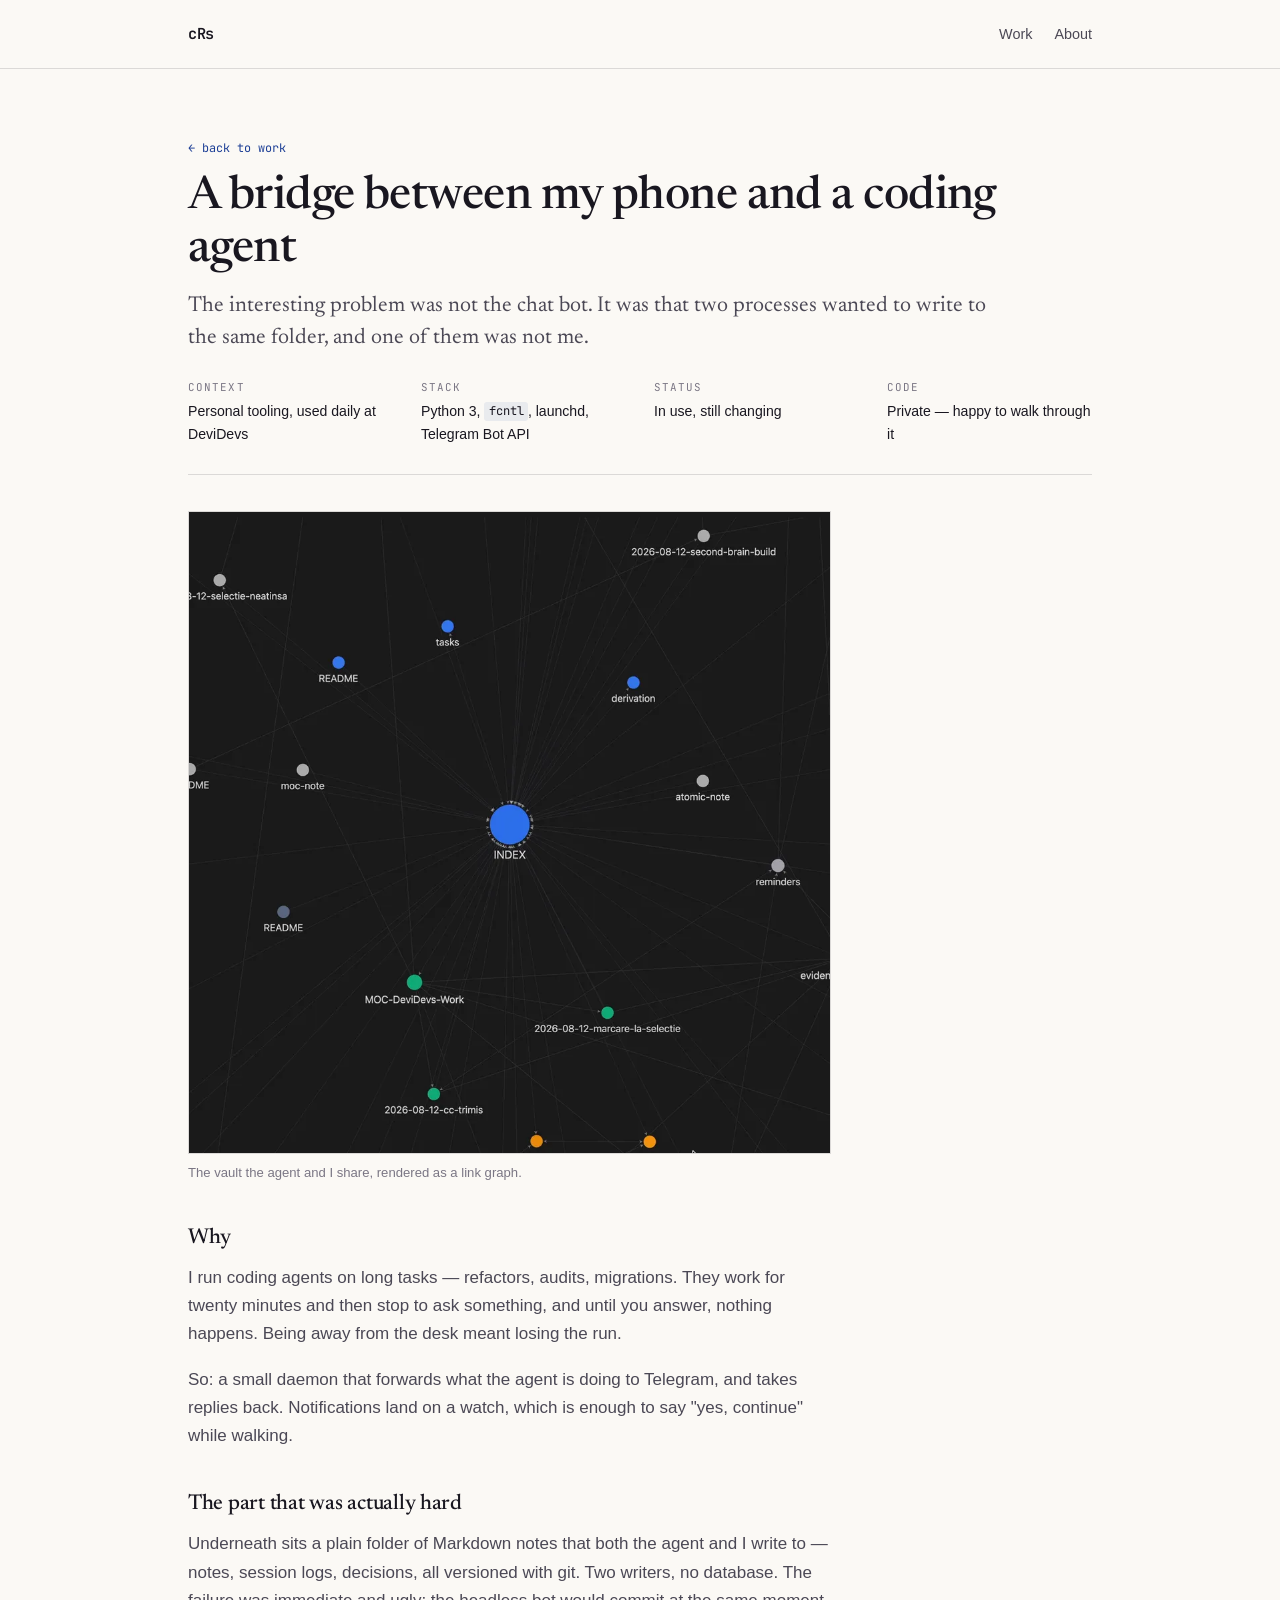
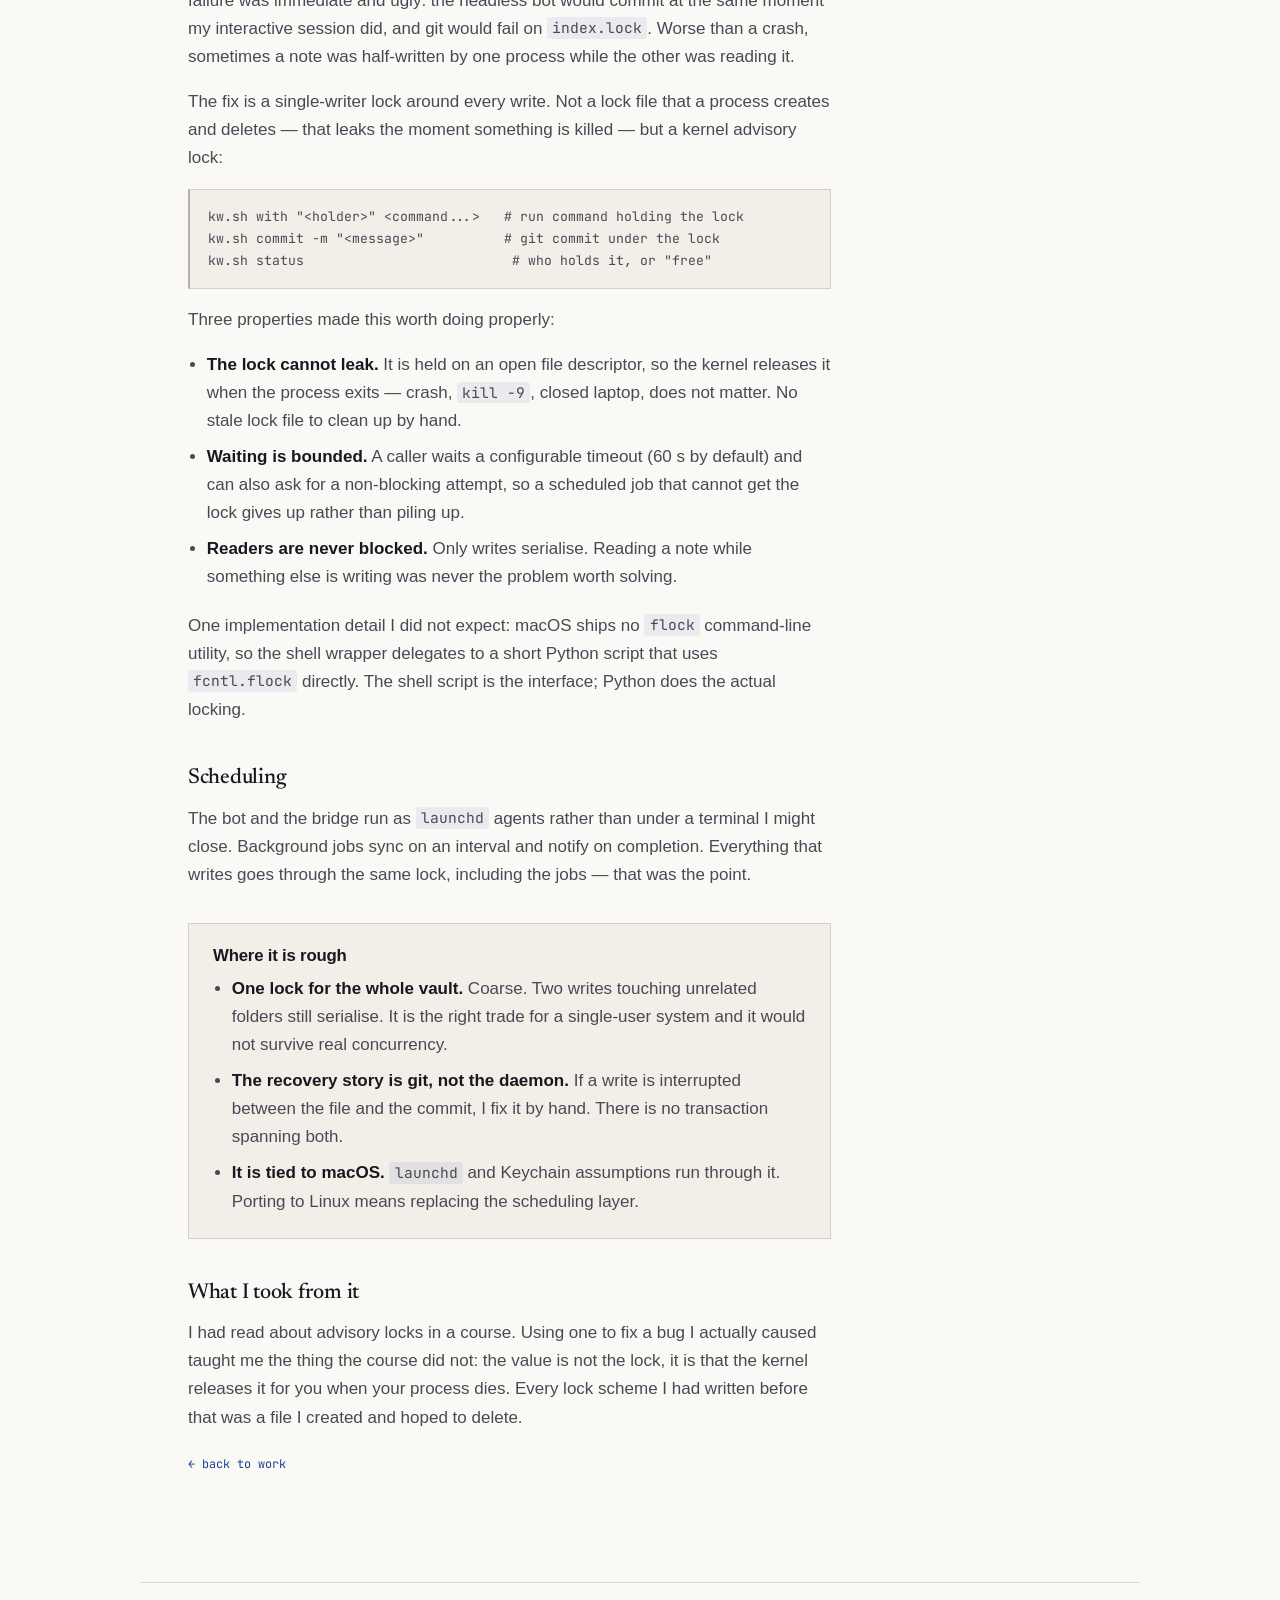
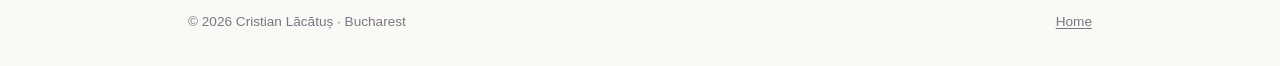
==== projects/agent-bridge.html @ be352dca "feat(portfolio): rescrie site-ul ca document editorial, cu pagini de proiect Sters tot ce era semnat" ====
<!DOCTYPE html>
<html lang="en">
<head>
  <meta charset="UTF-8">
  <meta name="viewport" content="width=device-width, initial-scale=1, viewport-fit=cover">
  <title>A bridge between my phone and a coding agent · Cristian Lăcătuș</title>

  <meta name="description" content="A Python daemon that lets me supervise a long-running coding agent from Telegram, and the file lock underneath it that stops two writers from corrupting a shared Markdown vault.">
  <meta name="theme-color" content="#fbf9f5" media="(prefers-color-scheme: light)">
  <meta name="theme-color" content="#16151b" media="(prefers-color-scheme: dark)">
  <link rel="canonical" href="https://crs011.github.io/projects/agent-bridge.html">
  <link rel="icon" href="../assets/favicon.svg" type="image/svg+xml">

  <link rel="preconnect" href="https://fonts.googleapis.com">
  <link rel="preconnect" href="https://fonts.gstatic.com" crossorigin>
  <link href="https://fonts.googleapis.com/css2?family=Newsreader:opsz,wght@6..72,400;6..72,500;6..72,600&family=JetBrains+Mono:wght@400;500;600&display=swap" rel="stylesheet">
  <link rel="stylesheet" href="../styles.min.css?v=20260817">
</head>

<body>
  <a class="skip-link" href="#main">Skip to content</a>

  <header class="masthead">
    <div class="wrap masthead-inner">
      <a href="../" class="wordmark">cRs</a>
      <nav aria-label="Sections">
        <ul>
          <li><a href="../#work">Work</a></li>
          <li><a href="../#about">About</a></li>
        </ul>
      </nav>
    </div>
  </header>

  <main id="main" class="wrap case">
    <div class="case-head">
      <a class="back-link" href="../#work">← back to work</a>
      <h1>A bridge between my phone and a coding agent</h1>
      <p class="lede">
        The interesting problem was not the chat bot. It was that two processes wanted to write to
        the same folder, and one of them was not me.
      </p>

      <dl class="case-facts">
        <div>
          <dt>Context</dt>
          <dd>Personal tooling, used daily at DeviDevs</dd>
        </div>
        <div>
          <dt>Stack</dt>
          <dd>Python 3, <code>fcntl</code>, launchd, Telegram Bot API</dd>
        </div>
        <div>
          <dt>Status</dt>
          <dd>In use, still changing</dd>
        </div>
        <div>
          <dt>Code</dt>
          <dd>Private — happy to walk through it</dd>
        </div>
      </dl>
    </div>

    <div class="case-body">
      <figure>
        <video autoplay loop muted playsinline preload="metadata" poster="../assets/obsidian_graph_interactive.webp" width="960" height="540">
          <source src="../assets/obsidian_graph_interactive.mp4" type="video/mp4">
          <img src="../assets/obsidian_graph_interactive.gif" alt="The knowledge vault drawn as a graph of linked Markdown notes" loading="lazy">
        </video>
        <figcaption>The vault the agent and I share, rendered as a link graph.</figcaption>
      </figure>

      <h2>Why</h2>
      <p>
        I run coding agents on long tasks — refactors, audits, migrations. They work for twenty
        minutes and then stop to ask something, and until you answer, nothing happens. Being away
        from the desk meant losing the run.
      </p>
      <p>
        So: a small daemon that forwards what the agent is doing to Telegram, and takes replies back.
        Notifications land on a watch, which is enough to say "yes, continue" while walking.
      </p>

      <h2>The part that was actually hard</h2>
      <p>
        Underneath sits a plain folder of Markdown notes that both the agent and I write to — notes,
        session logs, decisions, all versioned with git. Two writers, no database. The failure was
        immediate and ugly: the headless bot would commit at the same moment my interactive session
        did, and git would fail on <code>index.lock</code>. Worse than a crash, sometimes a note was
        half-written by one process while the other was reading it.
      </p>
      <p>
        The fix is a single-writer lock around every write. Not a lock file that a process creates
        and deletes — that leaks the moment something is killed — but a kernel advisory lock:
      </p>
      <pre><code>kw.sh with "&lt;holder&gt;" &lt;command...&gt;   # run command holding the lock
kw.sh commit -m "&lt;message&gt;"          # git commit under the lock
kw.sh status                          # who holds it, or "free"</code></pre>
      <p>
        Three properties made this worth doing properly:
      </p>
      <ul>
        <li>
          <strong>The lock cannot leak.</strong> It is held on an open file descriptor, so the kernel
          releases it when the process exits — crash, <code>kill -9</code>, closed laptop, does not
          matter. No stale lock file to clean up by hand.
        </li>
        <li>
          <strong>Waiting is bounded.</strong> A caller waits a configurable timeout (60 s by
          default) and can also ask for a non-blocking attempt, so a scheduled job that cannot get
          the lock gives up rather than piling up.
        </li>
        <li>
          <strong>Readers are never blocked.</strong> Only writes serialise. Reading a note while
          something else is writing was never the problem worth solving.
        </li>
      </ul>
      <p>
        One implementation detail I did not expect: macOS ships no <code>flock</code> command-line
        utility, so the shell wrapper delegates to a short Python script that uses
        <code>fcntl.flock</code> directly. The shell script is the interface; Python does the actual
        locking.
      </p>

      <h2>Scheduling</h2>
      <p>
        The bot and the bridge run as <code>launchd</code> agents rather than under a terminal I
        might close. Background jobs sync on an interval and notify on completion. Everything that
        writes goes through the same lock, including the jobs — that was the point.
      </p>

      <div class="honest">
        <h3>Where it is rough</h3>
        <ul>
          <li>
            <strong>One lock for the whole vault.</strong> Coarse. Two writes touching unrelated
            folders still serialise. It is the right trade for a single-user system and it would not
            survive real concurrency.
          </li>
          <li>
            <strong>The recovery story is git, not the daemon.</strong> If a write is interrupted
            between the file and the commit, I fix it by hand. There is no transaction spanning both.
          </li>
          <li>
            <strong>It is tied to macOS.</strong> <code>launchd</code> and Keychain assumptions run
            through it. Porting to Linux means replacing the scheduling layer.
          </li>
        </ul>
      </div>

      <h2>What I took from it</h2>
      <p>
        I had read about advisory locks in a course. Using one to fix a bug I actually caused taught
        me the thing the course did not: the value is not the lock, it is that the kernel releases it
        for you when your process dies. Every lock scheme I had written before that was a file I
        created and hoped to delete.
      </p>

      <p><a class="back-link" href="../#work">← back to work</a></p>
    </div>
  </main>

  <footer class="wrap site-footer">
    <p>© 2026 Cristian Lăcătuș · Bucharest</p>
    <p class="footer-links"><a href="../">Home</a></p>
  </footer>
</body>
</html>
---- styles.min.css ----
:root{color-scheme:light dark;--paper:#fbf9f5;--paper-raised:#ffffff;--paper-sunken:#f2efe8;--ink:#191720;--ink-soft:#4b4855;--ink-muted:#7a7684;--rule:rgba(25, 23, 32, 0.14);--rule-strong:rgba(25, 23, 32, 0.28);--accent:#1d3f96;--accent-hover:#16307a;--accent-wash:rgba(29, 63, 150, 0.08);--font-display:'Newsreader',Georgia,'Times New Roman',serif;--font-sans:-apple-system,BlinkMacSystemFont,'Segoe UI',Roboto,'Helvetica Neue',Arial,sans-serif;--font-mono:'JetBrains Mono',ui-monospace,SFMono-Regular,Menlo,monospace;--measure:68ch;--gutter:clamp(20px, 5vw, 48px)}@media (prefers-color-scheme:dark){:root{--paper:#16151b;--paper-raised:#1d1c24;--paper-sunken:#121118;--ink:#f3f0ea;--ink-soft:#b8b3ab;--ink-muted:#8b867e;--rule:rgba(243, 240, 234, 0.16);--rule-strong:rgba(243, 240, 234, 0.32);--accent:#9db6f2;--accent-hover:#bccdf8;--accent-wash:rgba(157, 182, 242, 0.12)}}*,::after,::before{box-sizing:border-box;margin:0;padding:0}html{font-size:100%;scroll-behavior:smooth;-webkit-text-size-adjust:100%}body{background:var(--paper);color:var(--ink-soft);font-family:var(--font-sans);font-size:1.0625rem;line-height:1.65;-webkit-font-smoothing:antialiased;padding-bottom:env(safe-area-inset-bottom)}:focus-visible{outline:2px solid var(--accent);outline-offset:3px;border-radius:2px}a{color:var(--accent);text-decoration-thickness:1px;text-underline-offset:0.18em}a:hover{color:var(--accent-hover)}code{font-family:var(--font-mono);font-size:.86em;background:var(--accent-wash);padding:.1em .35em;border-radius:3px;overflow-wrap:break-word}strong{color:var(--ink);font-weight:600}img,video{max-width:100%;height:auto;display:block}.wrap{max-width:1000px;margin:0 auto;padding-left:var(--gutter);padding-right:var(--gutter)}.skip-link{position:absolute;left:-9999px;top:0;background:var(--paper-raised);color:var(--ink);padding:10px 16px;z-index:100}.skip-link:focus{left:8px;top:8px}h1,h2,h3,h4{font-family:var(--font-display);color:var(--ink);font-weight:500;line-height:1.15;letter-spacing:-.012em}.eyebrow{font-family:var(--font-mono);font-size:.7rem;font-weight:500;letter-spacing:.14em;text-transform:uppercase;color:var(--ink-muted)}.lede{font-family:var(--font-display);font-size:clamp(1.12rem, 2.1vw, 1.35rem);line-height:1.5;color:var(--ink-soft);max-width:var(--measure)}.masthead{border-bottom:1px solid var(--rule);background:var(--paper)}.masthead-inner{display:flex;align-items:baseline;justify-content:space-between;gap:24px;padding-top:20px;padding-bottom:20px}.wordmark{font-family:var(--font-mono);font-size:.95rem;font-weight:600;color:var(--ink);text-decoration:none;letter-spacing:-.02em}.wordmark:hover{color:var(--accent)}.masthead nav ul{display:flex;gap:22px;list-style:none;flex-wrap:wrap}.masthead nav a{font-size:.9rem;color:var(--ink-soft);text-decoration:none}.masthead nav a:hover{color:var(--ink);text-decoration:underline}.intro{padding-top:clamp(48px,9vw,92px);padding-bottom:clamp(40px,7vw,72px);display:grid;grid-template-columns:minmax(0,1fr) auto;gap:clamp(28px,6vw,64px);align-items:start}.intro h1{font-size:clamp(2.4rem, 6.4vw, 3.9rem);margin-bottom:6px}.intro-role{font-family:var(--font-mono);font-size:.86rem;color:var(--ink-muted);margin-bottom:26px;line-height:1.6}.intro .lede{margin-bottom:28px}.contact-row{display:flex;flex-wrap:wrap;gap:8px 20px;font-size:.92rem;margin-bottom:22px}.contact-row a,.contact-row button{color:var(--ink-soft);text-decoration:none;border-bottom:1px solid var(--rule-strong);padding-bottom:1px;background:0 0;border-top:0;border-left:0;border-right:0;font:inherit;cursor:pointer}.contact-row a:hover,.contact-row button:hover{color:var(--accent);border-bottom-color:var(--accent)}.last-commit{font-family:var(--font-mono);font-size:.74rem;color:var(--ink-muted);text-decoration:none}.last-commit:hover{color:var(--ink-soft)}.last-commit .sep{opacity:.5;padding:0 4px}.portrait{width:clamp(132px,20vw,200px);aspect-ratio:4/5;object-fit:cover;object-position:center 18%;border:1px solid var(--rule);background:var(--paper-sunken)}.section{padding-top:clamp(44px,7vw,76px);padding-bottom:clamp(44px,7vw,76px);border-top:1px solid var(--rule)}.section-head{display:flex;align-items:baseline;gap:16px;margin-bottom:32px}.section-head h2{font-size:clamp(1.45rem, 3vw, 1.85rem)}.prose p{max-width:var(--measure);margin-bottom:1em}.prose p:last-child{margin-bottom:0}.two-col{display:grid;grid-template-columns:repeat(2,minmax(0,1fr));gap:clamp(28px,5vw,56px)}.principles{list-style:none;display:grid;gap:18px;max-width:var(--measure)}.principles li{padding-left:20px;position:relative}.principles li::before{content:'';position:absolute;left:0;top:.62em;width:9px;height:1px;background:var(--rule-strong)}.work-list{display:grid;gap:0}.work-item{display:grid;grid-template-columns:minmax(0,5fr) minmax(0,4fr);gap:clamp(24px,4vw,44px);padding:34px 0;border-top:1px solid var(--rule);align-items:start}.work-item:first-child{border-top:0;padding-top:0}.work-item.no-media{grid-template-columns:minmax(0,1fr);max-width:var(--measure)}.work-body h3{font-size:1.4rem;margin-bottom:4px}.work-body h3 a{color:var(--ink);text-decoration:none;background-image:linear-gradient(var(--accent),var(--accent));background-size:0 1px;background-position:0 100%;background-repeat:no-repeat;transition:background-size .2s ease}.work-body h3 a:hover{color:var(--accent);background-size:100% 1px}.work-meta{font-family:var(--font-mono);font-size:.72rem;color:var(--ink-muted);margin-bottom:14px}.work-body p{margin-bottom:16px}.tags{display:flex;flex-wrap:wrap;gap:6px 14px;font-family:var(--font-mono);font-size:.72rem;color:var(--ink-muted);list-style:none;margin-bottom:14px}.work-links{display:flex;flex-wrap:wrap;gap:18px;font-size:.88rem}.work-media{border:1px solid var(--rule);background:var(--paper-sunken)}.work-media img,.work-media video{width:100%;aspect-ratio:16/9;object-fit:cover}.stack-grid{display:grid;grid-template-columns:repeat(3,minmax(0,1fr));gap:clamp(24px,4vw,44px)}.stack-grid h3{font-size:1.02rem;font-weight:600;font-family:var(--font-sans);padding-bottom:8px;margin-bottom:12px;border-bottom:1px solid var(--rule)}.stack-grid ul{list-style:none;display:grid;gap:6px;font-size:.93rem}.stack-grid .primary{color:var(--ink);font-weight:500}.timeline{display:grid;gap:30px;max-width:780px}.timeline article{display:grid;grid-template-columns:168px minmax(0,1fr);gap:24px}.timeline time{font-family:var(--font-mono);font-size:.76rem;color:var(--ink-muted);padding-top:.35em}.timeline h3{font-size:1.12rem;margin-bottom:2px}.timeline .org{font-size:.88rem;color:var(--ink-muted);margin-bottom:10px}.closing p{max-width:var(--measure);margin-bottom:20px}.site-footer{border-top:1px solid var(--rule);padding-top:28px;padding-bottom:36px;font-size:.85rem;color:var(--ink-muted);display:flex;flex-wrap:wrap;justify-content:space-between;gap:12px}.site-footer a{color:var(--ink-muted)}.site-footer a:hover{color:var(--accent)}.footer-links{display:flex;gap:18px}.case{padding-top:clamp(40px,6vw,64px);padding-bottom:clamp(48px,8vw,88px)}.case-head{border-bottom:1px solid var(--rule);padding-bottom:28px;margin-bottom:36px}.case-head h1{font-size:clamp(2rem, 5vw, 2.9rem);margin:10px 0 12px}.back-link{font-family:var(--font-mono);font-size:.74rem;text-decoration:none}.back-link:hover{text-decoration:underline}.case-facts{display:grid;grid-template-columns:repeat(auto-fit,minmax(150px,1fr));gap:18px 28px;margin-top:24px;font-size:.88rem}.case-facts dt{font-family:var(--font-mono);font-size:.68rem;letter-spacing:.1em;text-transform:uppercase;color:var(--ink-muted);margin-bottom:3px}.case-facts dd{color:var(--ink)}.case-body{max-width:var(--measure)}.case-body h2{font-size:1.35rem;margin:42px 0 14px}.case-body h3{font-size:1.05rem;font-family:var(--font-sans);font-weight:600;margin:28px 0 10px}.case-body p{margin-bottom:1em}.case-body ol,.case-body ul{margin:0 0 1.2em 1.1em;display:grid;gap:8px}.case-body figure{margin:32px 0;max-width:none}.case-body figcaption{font-size:.82rem;color:var(--ink-muted);margin-top:8px}.case-body figure img,.case-body figure video{width:100%;border:1px solid var(--rule)}pre{background:var(--paper-sunken);border:1px solid var(--rule);border-left:2px solid var(--rule-strong);padding:16px 18px;overflow-x:auto;margin-bottom:1.3em;font-size:.82rem;line-height:1.6}pre code{background:0 0;padding:0;font-size:inherit;color:var(--ink-soft);white-space:pre}blockquote{border-left:2px solid var(--rule-strong);padding-left:18px;margin:0 0 1.3em;color:var(--ink-muted);font-family:var(--font-display);font-size:1.06rem}.honest{border:1px solid var(--rule);background:var(--paper-sunken);padding:22px 24px;margin:34px 0}.honest h3{margin-top:0}.honest ul{margin-bottom:0}@media (max-width:860px){.intro{grid-template-columns:minmax(0,1fr)}.portrait{order:-1}.stack-grid,.two-col{grid-template-columns:minmax(0,1fr)}.work-item,.work-item.no-media{grid-template-columns:minmax(0,1fr)}.work-media{order:-1}.timeline article{grid-template-columns:minmax(0,1fr);gap:6px}.timeline time{padding-top:0}}@media (max-width:560px){body{font-size:1rem}.masthead-inner{flex-direction:column;align-items:flex-start;gap:12px}.masthead nav ul{gap:16px}.section-head{flex-direction:column;align-items:flex-start;gap:4px;margin-bottom:24px}}@media (prefers-reduced-motion:reduce){html{scroll-behavior:auto}*,::after,::before{transition-duration:0s!important;animation-duration:0s!important}}@media print{.last-commit,.masthead nav,.work-media{display:none}body{color:#000;background:#fff}}
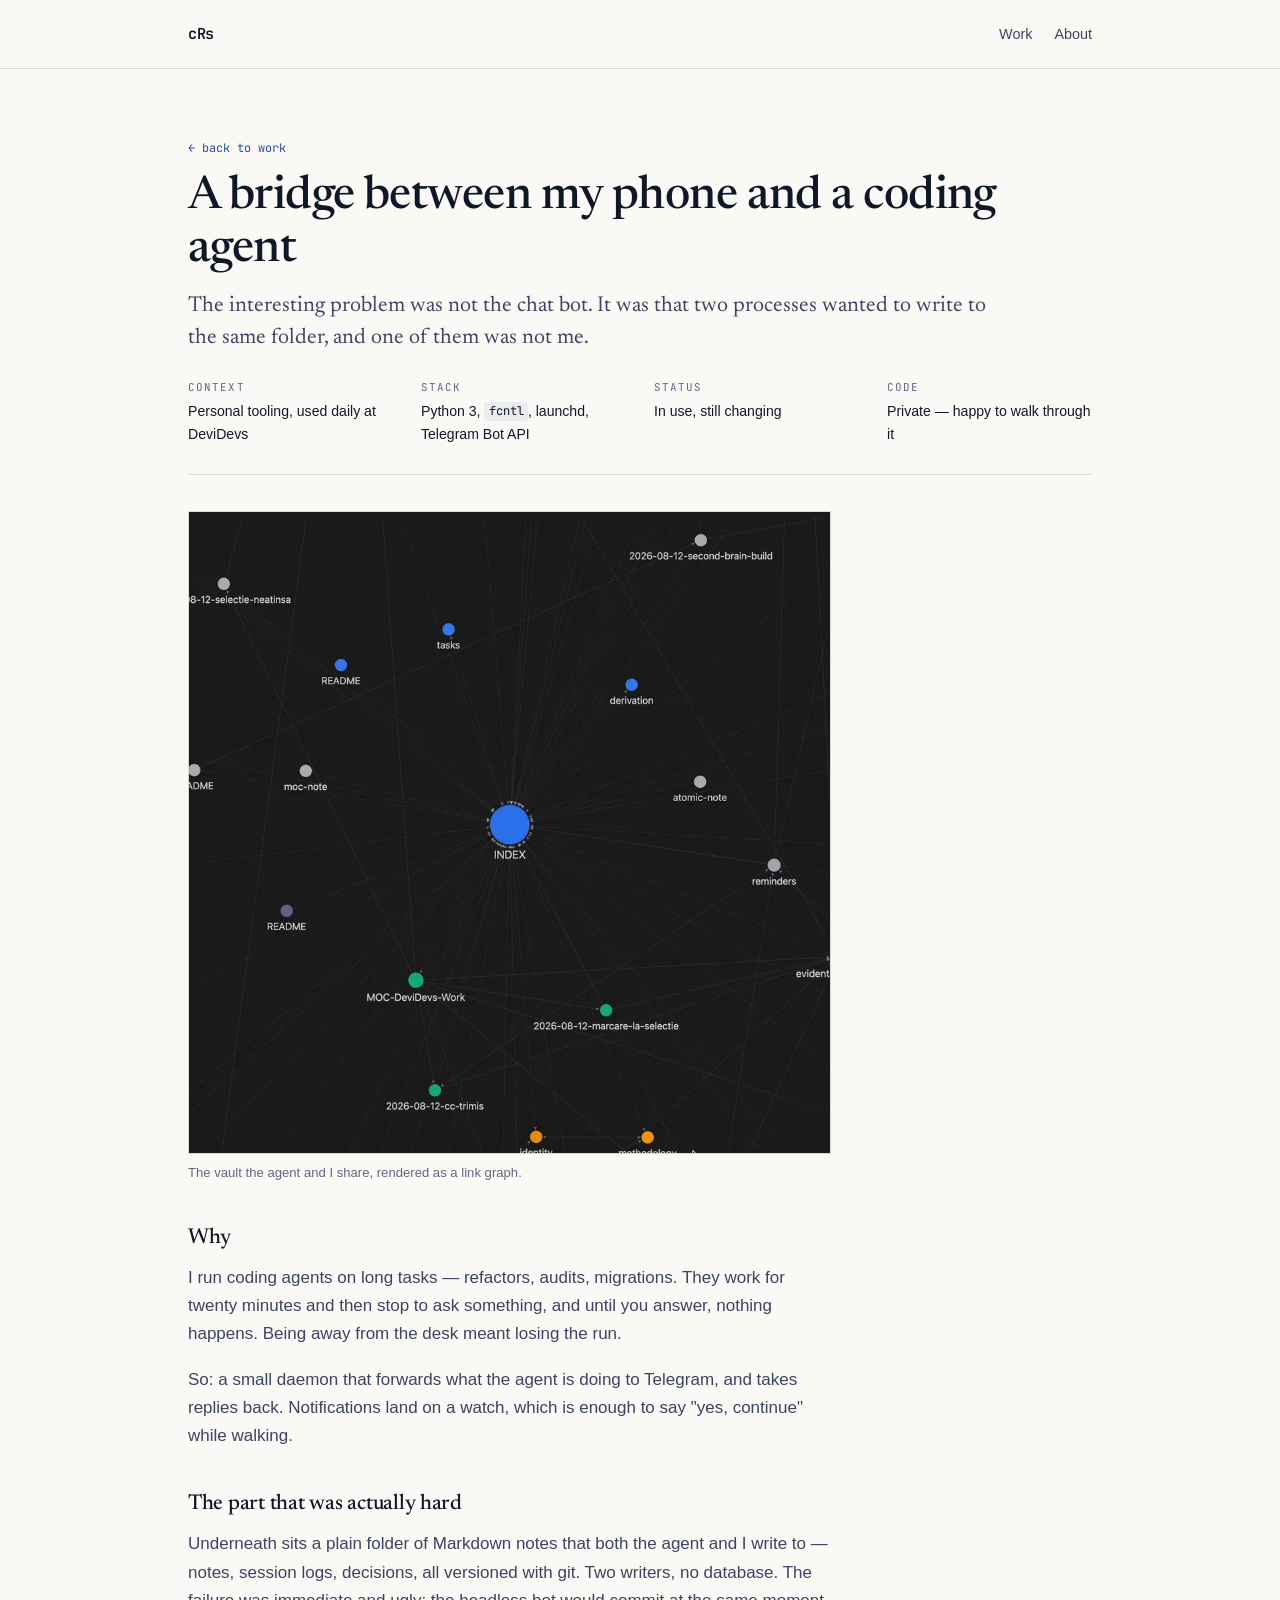
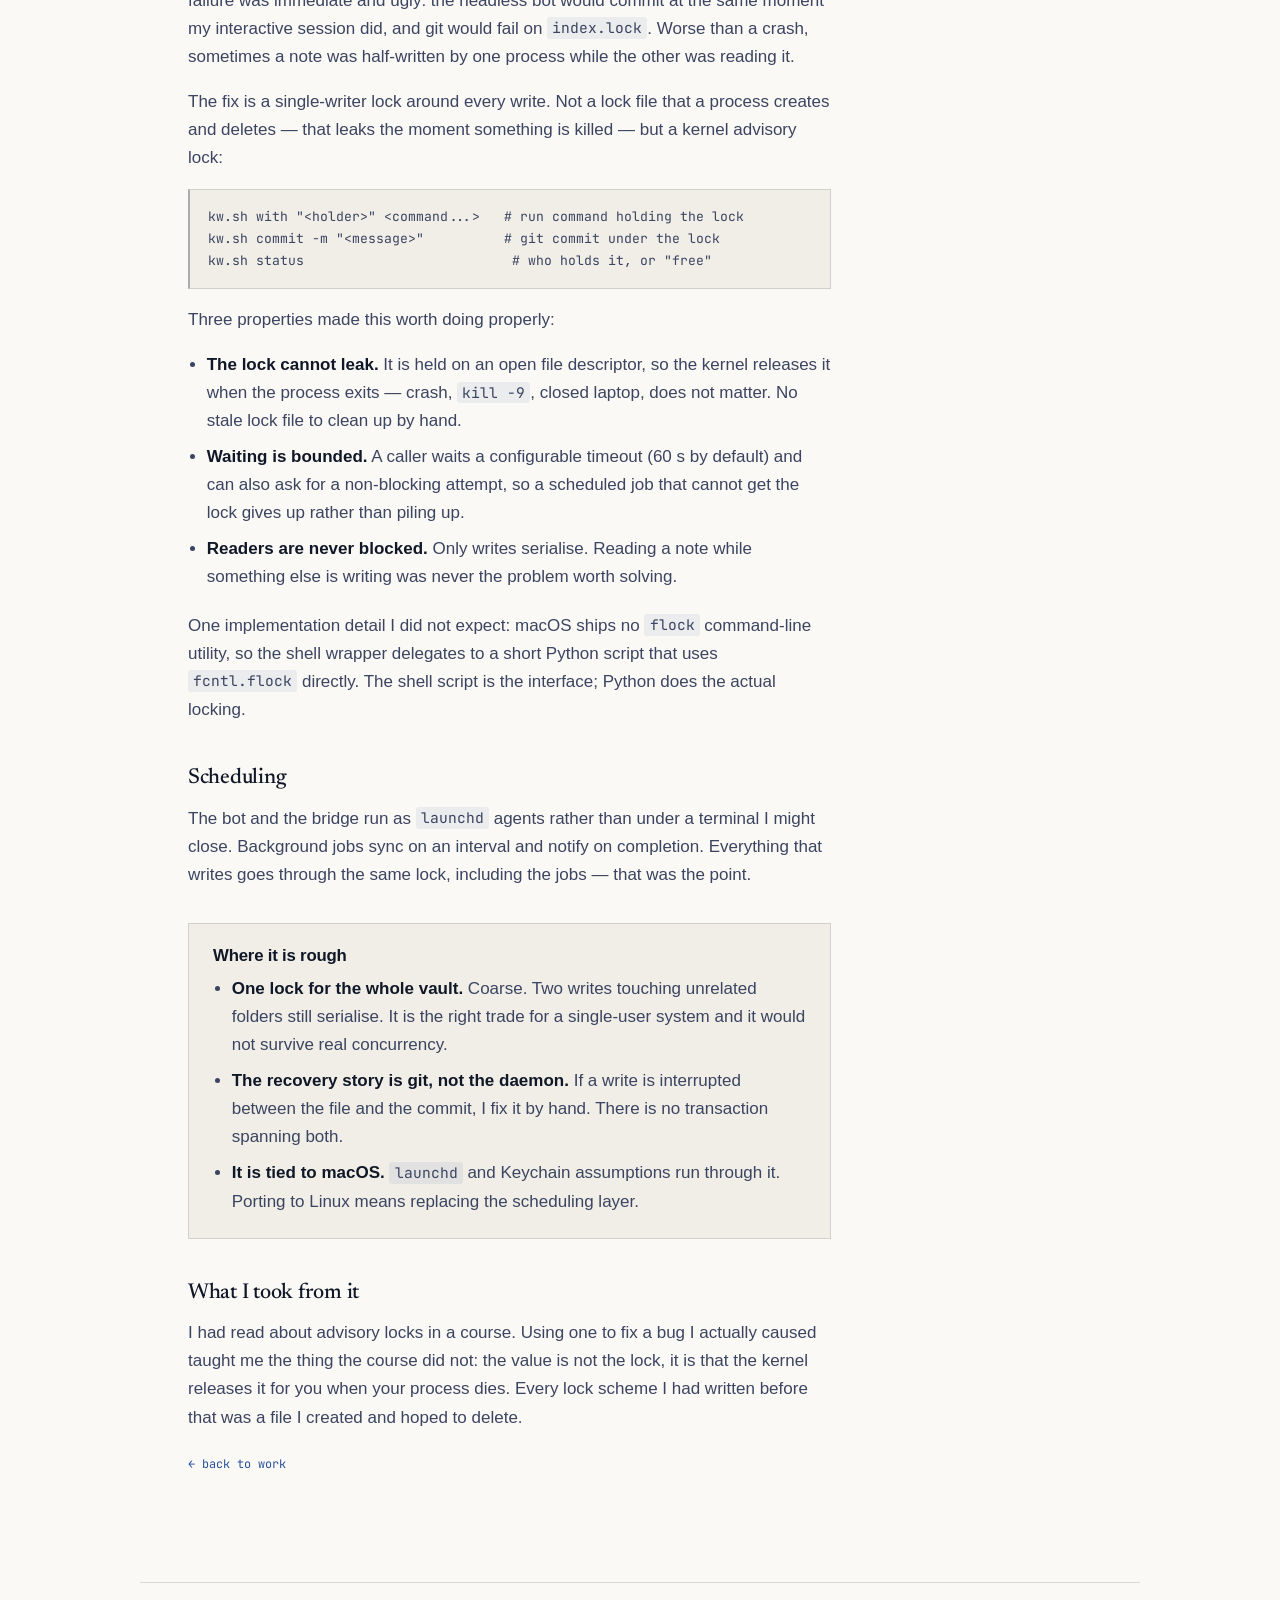
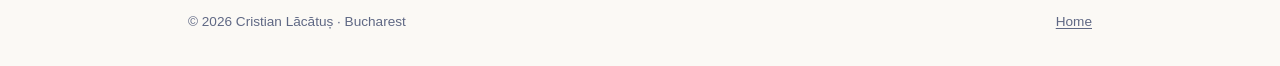
==== commit 747f0bff: "feat(paleta): cerneala bleumarin in loc de negru, plus desenul algoritmului de acoperire Culoarea vi" ====
--- a/projects/agent-bridge.html
+++ b/projects/agent-bridge.html
@@ -7,7 +7,7 @@
 
   <meta name="description" content="A Python daemon that lets me supervise a long-running coding agent from Telegram, and the file lock underneath it that stops two writers from corrupting a shared Markdown vault.">
   <meta name="theme-color" content="#fbf9f5" media="(prefers-color-scheme: light)">
-  <meta name="theme-color" content="#16151b" media="(prefers-color-scheme: dark)">
+  <meta name="theme-color" content="#0d111c" media="(prefers-color-scheme: dark)">
   <link rel="canonical" href="https://crs011.github.io/projects/agent-bridge.html">
   <link rel="icon" href="../assets/favicon.svg" type="image/svg+xml">
 
--- a/styles.min.css
+++ b/styles.min.css
@@ -1 +1 @@
-:root{color-scheme:light dark;--paper:#fbf9f5;--paper-raised:#ffffff;--paper-sunken:#f2efe8;--ink:#191720;--ink-soft:#4b4855;--ink-muted:#7a7684;--rule:rgba(25, 23, 32, 0.14);--rule-strong:rgba(25, 23, 32, 0.28);--accent:#1d3f96;--accent-hover:#16307a;--accent-wash:rgba(29, 63, 150, 0.08);--font-display:'Newsreader',Georgia,'Times New Roman',serif;--font-sans:-apple-system,BlinkMacSystemFont,'Segoe UI',Roboto,'Helvetica Neue',Arial,sans-serif;--font-mono:'JetBrains Mono',ui-monospace,SFMono-Regular,Menlo,monospace;--measure:68ch;--gutter:clamp(20px, 5vw, 48px)}@media (prefers-color-scheme:dark){:root{--paper:#16151b;--paper-raised:#1d1c24;--paper-sunken:#121118;--ink:#f3f0ea;--ink-soft:#b8b3ab;--ink-muted:#8b867e;--rule:rgba(243, 240, 234, 0.16);--rule-strong:rgba(243, 240, 234, 0.32);--accent:#9db6f2;--accent-hover:#bccdf8;--accent-wash:rgba(157, 182, 242, 0.12)}}*,::after,::before{box-sizing:border-box;margin:0;padding:0}html{font-size:100%;scroll-behavior:smooth;-webkit-text-size-adjust:100%}body{background:var(--paper);color:var(--ink-soft);font-family:var(--font-sans);font-size:1.0625rem;line-height:1.65;-webkit-font-smoothing:antialiased;padding-bottom:env(safe-area-inset-bottom)}:focus-visible{outline:2px solid var(--accent);outline-offset:3px;border-radius:2px}a{color:var(--accent);text-decoration-thickness:1px;text-underline-offset:0.18em}a:hover{color:var(--accent-hover)}code{font-family:var(--font-mono);font-size:.86em;background:var(--accent-wash);padding:.1em .35em;border-radius:3px;overflow-wrap:break-word}strong{color:var(--ink);font-weight:600}img,video{max-width:100%;height:auto;display:block}.wrap{max-width:1000px;margin:0 auto;padding-left:var(--gutter);padding-right:var(--gutter)}.skip-link{position:absolute;left:-9999px;top:0;background:var(--paper-raised);color:var(--ink);padding:10px 16px;z-index:100}.skip-link:focus{left:8px;top:8px}h1,h2,h3,h4{font-family:var(--font-display);color:var(--ink);font-weight:500;line-height:1.15;letter-spacing:-.012em}.eyebrow{font-family:var(--font-mono);font-size:.7rem;font-weight:500;letter-spacing:.14em;text-transform:uppercase;color:var(--ink-muted)}.lede{font-family:var(--font-display);font-size:clamp(1.12rem, 2.1vw, 1.35rem);line-height:1.5;color:var(--ink-soft);max-width:var(--measure)}.masthead{border-bottom:1px solid var(--rule);background:var(--paper)}.masthead-inner{display:flex;align-items:baseline;justify-content:space-between;gap:24px;padding-top:20px;padding-bottom:20px}.wordmark{font-family:var(--font-mono);font-size:.95rem;font-weight:600;color:var(--ink);text-decoration:none;letter-spacing:-.02em}.wordmark:hover{color:var(--accent)}.masthead nav ul{display:flex;gap:22px;list-style:none;flex-wrap:wrap}.masthead nav a{font-size:.9rem;color:var(--ink-soft);text-decoration:none}.masthead nav a:hover{color:var(--ink);text-decoration:underline}.intro{padding-top:clamp(48px,9vw,92px);padding-bottom:clamp(40px,7vw,72px);display:grid;grid-template-columns:minmax(0,1fr) auto;gap:clamp(28px,6vw,64px);align-items:start}.intro h1{font-size:clamp(2.4rem, 6.4vw, 3.9rem);margin-bottom:6px}.intro-role{font-family:var(--font-mono);font-size:.86rem;color:var(--ink-muted);margin-bottom:26px;line-height:1.6}.intro .lede{margin-bottom:28px}.contact-row{display:flex;flex-wrap:wrap;gap:8px 20px;font-size:.92rem;margin-bottom:22px}.contact-row a,.contact-row button{color:var(--ink-soft);text-decoration:none;border-bottom:1px solid var(--rule-strong);padding-bottom:1px;background:0 0;border-top:0;border-left:0;border-right:0;font:inherit;cursor:pointer}.contact-row a:hover,.contact-row button:hover{color:var(--accent);border-bottom-color:var(--accent)}.last-commit{font-family:var(--font-mono);font-size:.74rem;color:var(--ink-muted);text-decoration:none}.last-commit:hover{color:var(--ink-soft)}.last-commit .sep{opacity:.5;padding:0 4px}.portrait{width:clamp(132px,20vw,200px);aspect-ratio:4/5;object-fit:cover;object-position:center 18%;border:1px solid var(--rule);background:var(--paper-sunken)}.section{padding-top:clamp(44px,7vw,76px);padding-bottom:clamp(44px,7vw,76px);border-top:1px solid var(--rule)}.section-head{display:flex;align-items:baseline;gap:16px;margin-bottom:32px}.section-head h2{font-size:clamp(1.45rem, 3vw, 1.85rem)}.prose p{max-width:var(--measure);margin-bottom:1em}.prose p:last-child{margin-bottom:0}.two-col{display:grid;grid-template-columns:repeat(2,minmax(0,1fr));gap:clamp(28px,5vw,56px)}.principles{list-style:none;display:grid;gap:18px;max-width:var(--measure)}.principles li{padding-left:20px;position:relative}.principles li::before{content:'';position:absolute;left:0;top:.62em;width:9px;height:1px;background:var(--rule-strong)}.work-list{display:grid;gap:0}.work-item{display:grid;grid-template-columns:minmax(0,5fr) minmax(0,4fr);gap:clamp(24px,4vw,44px);padding:34px 0;border-top:1px solid var(--rule);align-items:start}.work-item:first-child{border-top:0;padding-top:0}.work-item.no-media{grid-template-columns:minmax(0,1fr);max-width:var(--measure)}.work-body h3{font-size:1.4rem;margin-bottom:4px}.work-body h3 a{color:var(--ink);text-decoration:none;background-image:linear-gradient(var(--accent),var(--accent));background-size:0 1px;background-position:0 100%;background-repeat:no-repeat;transition:background-size .2s ease}.work-body h3 a:hover{color:var(--accent);background-size:100% 1px}.work-meta{font-family:var(--font-mono);font-size:.72rem;color:var(--ink-muted);margin-bottom:14px}.work-body p{margin-bottom:16px}.tags{display:flex;flex-wrap:wrap;gap:6px 14px;font-family:var(--font-mono);font-size:.72rem;color:var(--ink-muted);list-style:none;margin-bottom:14px}.work-links{display:flex;flex-wrap:wrap;gap:18px;font-size:.88rem}.work-media{border:1px solid var(--rule);background:var(--paper-sunken)}.work-media img,.work-media video{width:100%;aspect-ratio:16/9;object-fit:cover}.stack-grid{display:grid;grid-template-columns:repeat(3,minmax(0,1fr));gap:clamp(24px,4vw,44px)}.stack-grid h3{font-size:1.02rem;font-weight:600;font-family:var(--font-sans);padding-bottom:8px;margin-bottom:12px;border-bottom:1px solid var(--rule)}.stack-grid ul{list-style:none;display:grid;gap:6px;font-size:.93rem}.stack-grid .primary{color:var(--ink);font-weight:500}.timeline{display:grid;gap:30px;max-width:780px}.timeline article{display:grid;grid-template-columns:168px minmax(0,1fr);gap:24px}.timeline time{font-family:var(--font-mono);font-size:.76rem;color:var(--ink-muted);padding-top:.35em}.timeline h3{font-size:1.12rem;margin-bottom:2px}.timeline .org{font-size:.88rem;color:var(--ink-muted);margin-bottom:10px}.closing p{max-width:var(--measure);margin-bottom:20px}.site-footer{border-top:1px solid var(--rule);padding-top:28px;padding-bottom:36px;font-size:.85rem;color:var(--ink-muted);display:flex;flex-wrap:wrap;justify-content:space-between;gap:12px}.site-footer a{color:var(--ink-muted)}.site-footer a:hover{color:var(--accent)}.footer-links{display:flex;gap:18px}.case{padding-top:clamp(40px,6vw,64px);padding-bottom:clamp(48px,8vw,88px)}.case-head{border-bottom:1px solid var(--rule);padding-bottom:28px;margin-bottom:36px}.case-head h1{font-size:clamp(2rem, 5vw, 2.9rem);margin:10px 0 12px}.back-link{font-family:var(--font-mono);font-size:.74rem;text-decoration:none}.back-link:hover{text-decoration:underline}.case-facts{display:grid;grid-template-columns:repeat(auto-fit,minmax(150px,1fr));gap:18px 28px;margin-top:24px;font-size:.88rem}.case-facts dt{font-family:var(--font-mono);font-size:.68rem;letter-spacing:.1em;text-transform:uppercase;color:var(--ink-muted);margin-bottom:3px}.case-facts dd{color:var(--ink)}.case-body{max-width:var(--measure)}.case-body h2{font-size:1.35rem;margin:42px 0 14px}.case-body h3{font-size:1.05rem;font-family:var(--font-sans);font-weight:600;margin:28px 0 10px}.case-body p{margin-bottom:1em}.case-body ol,.case-body ul{margin:0 0 1.2em 1.1em;display:grid;gap:8px}.case-body figure{margin:32px 0;max-width:none}.case-body figcaption{font-size:.82rem;color:var(--ink-muted);margin-top:8px}.case-body figure img,.case-body figure video{width:100%;border:1px solid var(--rule)}pre{background:var(--paper-sunken);border:1px solid var(--rule);border-left:2px solid var(--rule-strong);padding:16px 18px;overflow-x:auto;margin-bottom:1.3em;font-size:.82rem;line-height:1.6}pre code{background:0 0;padding:0;font-size:inherit;color:var(--ink-soft);white-space:pre}blockquote{border-left:2px solid var(--rule-strong);padding-left:18px;margin:0 0 1.3em;color:var(--ink-muted);font-family:var(--font-display);font-size:1.06rem}.honest{border:1px solid var(--rule);background:var(--paper-sunken);padding:22px 24px;margin:34px 0}.honest h3{margin-top:0}.honest ul{margin-bottom:0}@media (max-width:860px){.intro{grid-template-columns:minmax(0,1fr)}.portrait{order:-1}.stack-grid,.two-col{grid-template-columns:minmax(0,1fr)}.work-item,.work-item.no-media{grid-template-columns:minmax(0,1fr)}.work-media{order:-1}.timeline article{grid-template-columns:minmax(0,1fr);gap:6px}.timeline time{padding-top:0}}@media (max-width:560px){body{font-size:1rem}.masthead-inner{flex-direction:column;align-items:flex-start;gap:12px}.masthead nav ul{gap:16px}.section-head{flex-direction:column;align-items:flex-start;gap:4px;margin-bottom:24px}}@media (prefers-reduced-motion:reduce){html{scroll-behavior:auto}*,::after,::before{transition-duration:0s!important;animation-duration:0s!important}}@media print{.last-commit,.masthead nav,.work-media{display:none}body{color:#000;background:#fff}}+:root{color-scheme:light dark;--paper:#fbf9f5;--paper-raised:#ffffff;--paper-sunken:#f1eee7;--ink:#101828;--ink-soft:#3b4460;--ink-muted:#5f6884;--rule:rgba(16, 24, 40, 0.14);--rule-strong:rgba(16, 24, 40, 0.30);--accent:#27509e;--accent-hover:#1a3c7d;--accent-wash:rgba(39, 80, 158, 0.08);--font-display:'Newsreader',Georgia,'Times New Roman',serif;--font-sans:-apple-system,BlinkMacSystemFont,'Segoe UI',Roboto,'Helvetica Neue',Arial,sans-serif;--font-mono:'JetBrains Mono',ui-monospace,SFMono-Regular,Menlo,monospace;--measure:68ch;--gutter:clamp(20px, 5vw, 48px)}@media (prefers-color-scheme:dark){:root{--paper:#0d111c;--paper-raised:#151b2a;--paper-sunken:#0a0e17;--ink:#eef1f7;--ink-soft:#aab3c6;--ink-muted:#828b9f;--rule:rgba(238, 241, 247, 0.16);--rule-strong:rgba(238, 241, 247, 0.32);--accent:#93b0f5;--accent-hover:#b4c7f9;--accent-wash:rgba(147, 176, 245, 0.14)}}*,::after,::before{box-sizing:border-box;margin:0;padding:0}html{font-size:100%;scroll-behavior:smooth;-webkit-text-size-adjust:100%}body{background:var(--paper);color:var(--ink-soft);font-family:var(--font-sans);font-size:1.0625rem;line-height:1.65;-webkit-font-smoothing:antialiased;padding-bottom:env(safe-area-inset-bottom)}:focus-visible{outline:2px solid var(--accent);outline-offset:3px;border-radius:2px}a{color:var(--accent);text-decoration-thickness:1px;text-underline-offset:0.18em}a:hover{color:var(--accent-hover)}code{font-family:var(--font-mono);font-size:.86em;background:var(--accent-wash);padding:.1em .35em;border-radius:3px;overflow-wrap:break-word}strong{color:var(--ink);font-weight:600}img,video{max-width:100%;height:auto;display:block}.wrap{max-width:1000px;margin:0 auto;padding-left:var(--gutter);padding-right:var(--gutter)}.skip-link{position:absolute;left:-9999px;top:0;background:var(--paper-raised);color:var(--ink);padding:10px 16px;z-index:100}.skip-link:focus{left:8px;top:8px}h1,h2,h3,h4{font-family:var(--font-display);color:var(--ink);font-weight:500;line-height:1.15;letter-spacing:-.012em}.eyebrow{font-family:var(--font-mono);font-size:.7rem;font-weight:500;letter-spacing:.14em;text-transform:uppercase;color:var(--ink-muted)}.lede{font-family:var(--font-display);font-size:clamp(1.12rem, 2.1vw, 1.35rem);line-height:1.5;color:var(--ink-soft);max-width:var(--measure)}.masthead{border-bottom:1px solid var(--rule);background:var(--paper)}.masthead-inner{display:flex;align-items:baseline;justify-content:space-between;gap:24px;padding-top:20px;padding-bottom:20px}.wordmark{font-family:var(--font-mono);font-size:.95rem;font-weight:600;color:var(--ink);text-decoration:none;letter-spacing:-.02em}.wordmark:hover{color:var(--accent)}.masthead nav ul{display:flex;gap:22px;list-style:none;flex-wrap:wrap}.masthead nav a{font-size:.9rem;color:var(--ink-soft);text-decoration:none}.masthead nav a:hover{color:var(--ink);text-decoration:underline}.intro{padding-top:clamp(48px,9vw,92px);padding-bottom:clamp(40px,7vw,72px);display:grid;grid-template-columns:minmax(0,1fr) auto;gap:clamp(28px,6vw,64px);align-items:start}.intro h1{font-size:clamp(2.4rem, 6.4vw, 3.9rem);margin-bottom:6px}.intro-role{font-family:var(--font-mono);font-size:.86rem;color:var(--ink-muted);margin-bottom:26px;line-height:1.6}.intro .lede{margin-bottom:28px}.contact-row{display:flex;flex-wrap:wrap;gap:8px 20px;font-size:.92rem;margin-bottom:22px}.contact-row a,.contact-row button{color:var(--ink-soft);text-decoration:none;border-bottom:1px solid var(--rule-strong);padding-bottom:1px;background:0 0;border-top:0;border-left:0;border-right:0;font:inherit;cursor:pointer}.contact-row a:hover,.contact-row button:hover{color:var(--accent);border-bottom-color:var(--accent)}.last-commit{font-family:var(--font-mono);font-size:.74rem;color:var(--ink-muted);text-decoration:none}.last-commit:hover{color:var(--ink-soft)}.last-commit .sep{opacity:.5;padding:0 4px}.portrait{width:clamp(132px,20vw,200px);aspect-ratio:4/5;object-fit:cover;object-position:center 18%;border:1px solid var(--rule);background:var(--paper-sunken)}.section{padding-top:clamp(44px,7vw,76px);padding-bottom:clamp(44px,7vw,76px);border-top:1px solid var(--rule)}.section-head{display:flex;align-items:baseline;gap:16px;margin-bottom:32px}.section-head h2{font-size:clamp(1.45rem, 3vw, 1.85rem)}.prose p{max-width:var(--measure);margin-bottom:1em}.prose p:last-child{margin-bottom:0}.two-col{display:grid;grid-template-columns:repeat(2,minmax(0,1fr));gap:clamp(28px,5vw,56px)}.principles{list-style:none;display:grid;gap:18px;max-width:var(--measure)}.principles li{padding-left:20px;position:relative}.principles li::before{content:'';position:absolute;left:0;top:.62em;width:9px;height:1px;background:var(--rule-strong)}.work-list{display:grid;gap:0}.work-item{display:grid;grid-template-columns:minmax(0,5fr) minmax(0,4fr);gap:clamp(24px,4vw,44px);padding:34px 0;border-top:1px solid var(--rule);align-items:start}.work-item:first-child{border-top:0;padding-top:0}.work-item.no-media{grid-template-columns:minmax(0,1fr);max-width:var(--measure)}.work-body h3{font-size:1.4rem;margin-bottom:4px}.work-body h3 a{color:var(--ink);text-decoration:none;background-image:linear-gradient(var(--accent),var(--accent));background-size:0 1px;background-position:0 100%;background-repeat:no-repeat;transition:background-size .2s ease}.work-body h3 a:hover{color:var(--accent);background-size:100% 1px}.work-meta{font-family:var(--font-mono);font-size:.72rem;color:var(--ink-muted);margin-bottom:14px}.work-body p{margin-bottom:16px}.tags{display:flex;flex-wrap:wrap;gap:6px 14px;font-family:var(--font-mono);font-size:.72rem;color:var(--ink-muted);list-style:none;margin-bottom:14px}.work-links{display:flex;flex-wrap:wrap;gap:18px;font-size:.88rem}.work-media{border:1px solid var(--rule);background:var(--paper-sunken)}.work-media img,.work-media video{width:100%;aspect-ratio:16/9;object-fit:cover}.stack-grid{display:grid;grid-template-columns:repeat(3,minmax(0,1fr));gap:clamp(24px,4vw,44px)}.stack-grid h3{font-size:1.02rem;font-weight:600;font-family:var(--font-sans);padding-bottom:8px;margin-bottom:12px;border-bottom:1px solid var(--rule)}.stack-grid ul{list-style:none;display:grid;gap:6px;font-size:.93rem}.stack-grid .primary{color:var(--ink);font-weight:500}.timeline{display:grid;gap:30px;max-width:780px}.timeline article{display:grid;grid-template-columns:168px minmax(0,1fr);gap:24px}.timeline time{font-family:var(--font-mono);font-size:.76rem;color:var(--ink-muted);padding-top:.35em}.timeline h3{font-size:1.12rem;margin-bottom:2px}.timeline .org{font-size:.88rem;color:var(--ink-muted);margin-bottom:10px}.closing p{max-width:var(--measure);margin-bottom:20px}.site-footer{border-top:1px solid var(--rule);padding-top:28px;padding-bottom:36px;font-size:.85rem;color:var(--ink-muted);display:flex;flex-wrap:wrap;justify-content:space-between;gap:12px}.site-footer a{color:var(--ink-muted)}.site-footer a:hover{color:var(--accent)}.footer-links{display:flex;gap:18px}.case{padding-top:clamp(40px,6vw,64px);padding-bottom:clamp(48px,8vw,88px)}.case-head{border-bottom:1px solid var(--rule);padding-bottom:28px;margin-bottom:36px}.case-head h1{font-size:clamp(2rem, 5vw, 2.9rem);margin:10px 0 12px}.back-link{font-family:var(--font-mono);font-size:.74rem;text-decoration:none}.back-link:hover{text-decoration:underline}.case-facts{display:grid;grid-template-columns:repeat(auto-fit,minmax(150px,1fr));gap:18px 28px;margin-top:24px;font-size:.88rem}.case-facts dt{font-family:var(--font-mono);font-size:.68rem;letter-spacing:.1em;text-transform:uppercase;color:var(--ink-muted);margin-bottom:3px}.case-facts dd{color:var(--ink)}.case-body{max-width:var(--measure)}.case-body h2{font-size:1.35rem;margin:42px 0 14px}.case-body h3{font-size:1.05rem;font-family:var(--font-sans);font-weight:600;margin:28px 0 10px}.case-body p{margin-bottom:1em}.case-body ol,.case-body ul{margin:0 0 1.2em 1.1em;display:grid;gap:8px}.case-body figure{margin:32px 0;max-width:none}.case-body figcaption{font-size:.82rem;color:var(--ink-muted);margin-top:8px}.case-body figure img,.case-body figure video{width:100%;border:1px solid var(--rule)}pre{background:var(--paper-sunken);border:1px solid var(--rule);border-left:2px solid var(--rule-strong);padding:16px 18px;overflow-x:auto;margin-bottom:1.3em;font-size:.82rem;line-height:1.6}pre code{background:0 0;padding:0;font-size:inherit;color:var(--ink-soft);white-space:pre}blockquote{border-left:2px solid var(--rule-strong);padding-left:18px;margin:0 0 1.3em;color:var(--ink-muted);font-family:var(--font-display);font-size:1.06rem}.diagram svg{width:100%;height:auto;display:block;background:var(--paper-sunken);border:1px solid var(--rule);padding:8px 0}.d-wall{fill:var(--rule);stroke:var(--ink-soft);stroke-width:1.5}.d-ray{stroke:var(--ink-muted);stroke-width:1.5;stroke-dasharray:5 5}.d-player{fill:var(--ink)}.d-pick{fill:var(--accent)}.d-alt{fill:none;stroke:var(--ink-muted);stroke-width:1.5}.d-label,.d-num{font-family:var(--font-mono);fill:var(--ink-muted);font-size:13px}.d-label{font-size:14px;fill:var(--ink-soft)}.d-strong{fill:var(--accent);font-weight:600}.d-center{text-anchor:middle}.honest{border:1px solid var(--rule);background:var(--paper-sunken);padding:22px 24px;margin:34px 0}.honest h3{margin-top:0}.honest ul{margin-bottom:0}@media (max-width:860px){.intro{grid-template-columns:minmax(0,1fr)}.portrait{order:-1}.stack-grid,.two-col{grid-template-columns:minmax(0,1fr)}.work-item,.work-item.no-media{grid-template-columns:minmax(0,1fr)}.work-media{order:-1}.timeline article{grid-template-columns:minmax(0,1fr);gap:6px}.timeline time{padding-top:0}}@media (max-width:560px){body{font-size:1rem}.masthead-inner{flex-direction:column;align-items:flex-start;gap:12px}.masthead nav ul{gap:16px}.section-head{flex-direction:column;align-items:flex-start;gap:4px;margin-bottom:24px}}@media (prefers-reduced-motion:reduce){html{scroll-behavior:auto}*,::after,::before{transition-duration:0s!important;animation-duration:0s!important}}@media print{.last-commit,.masthead nav,.work-media{display:none}body{color:#000;background:#fff}}
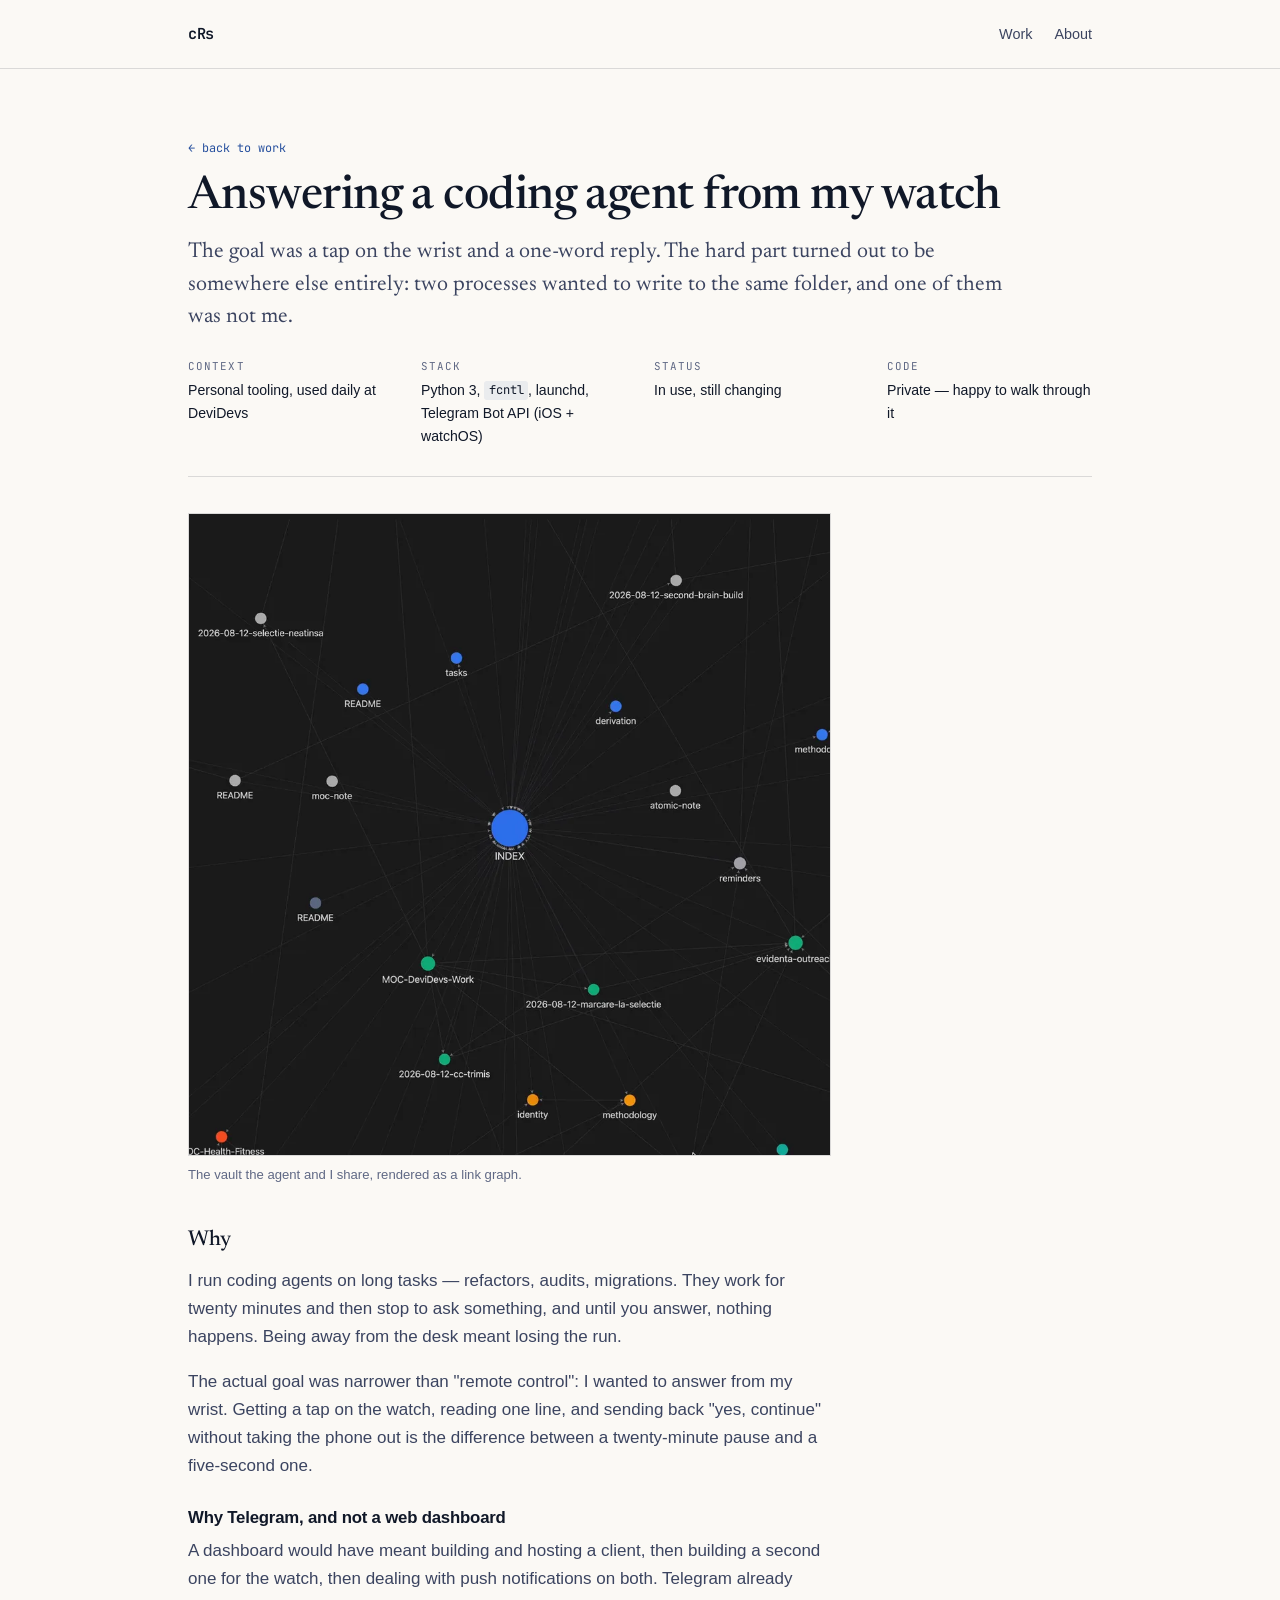
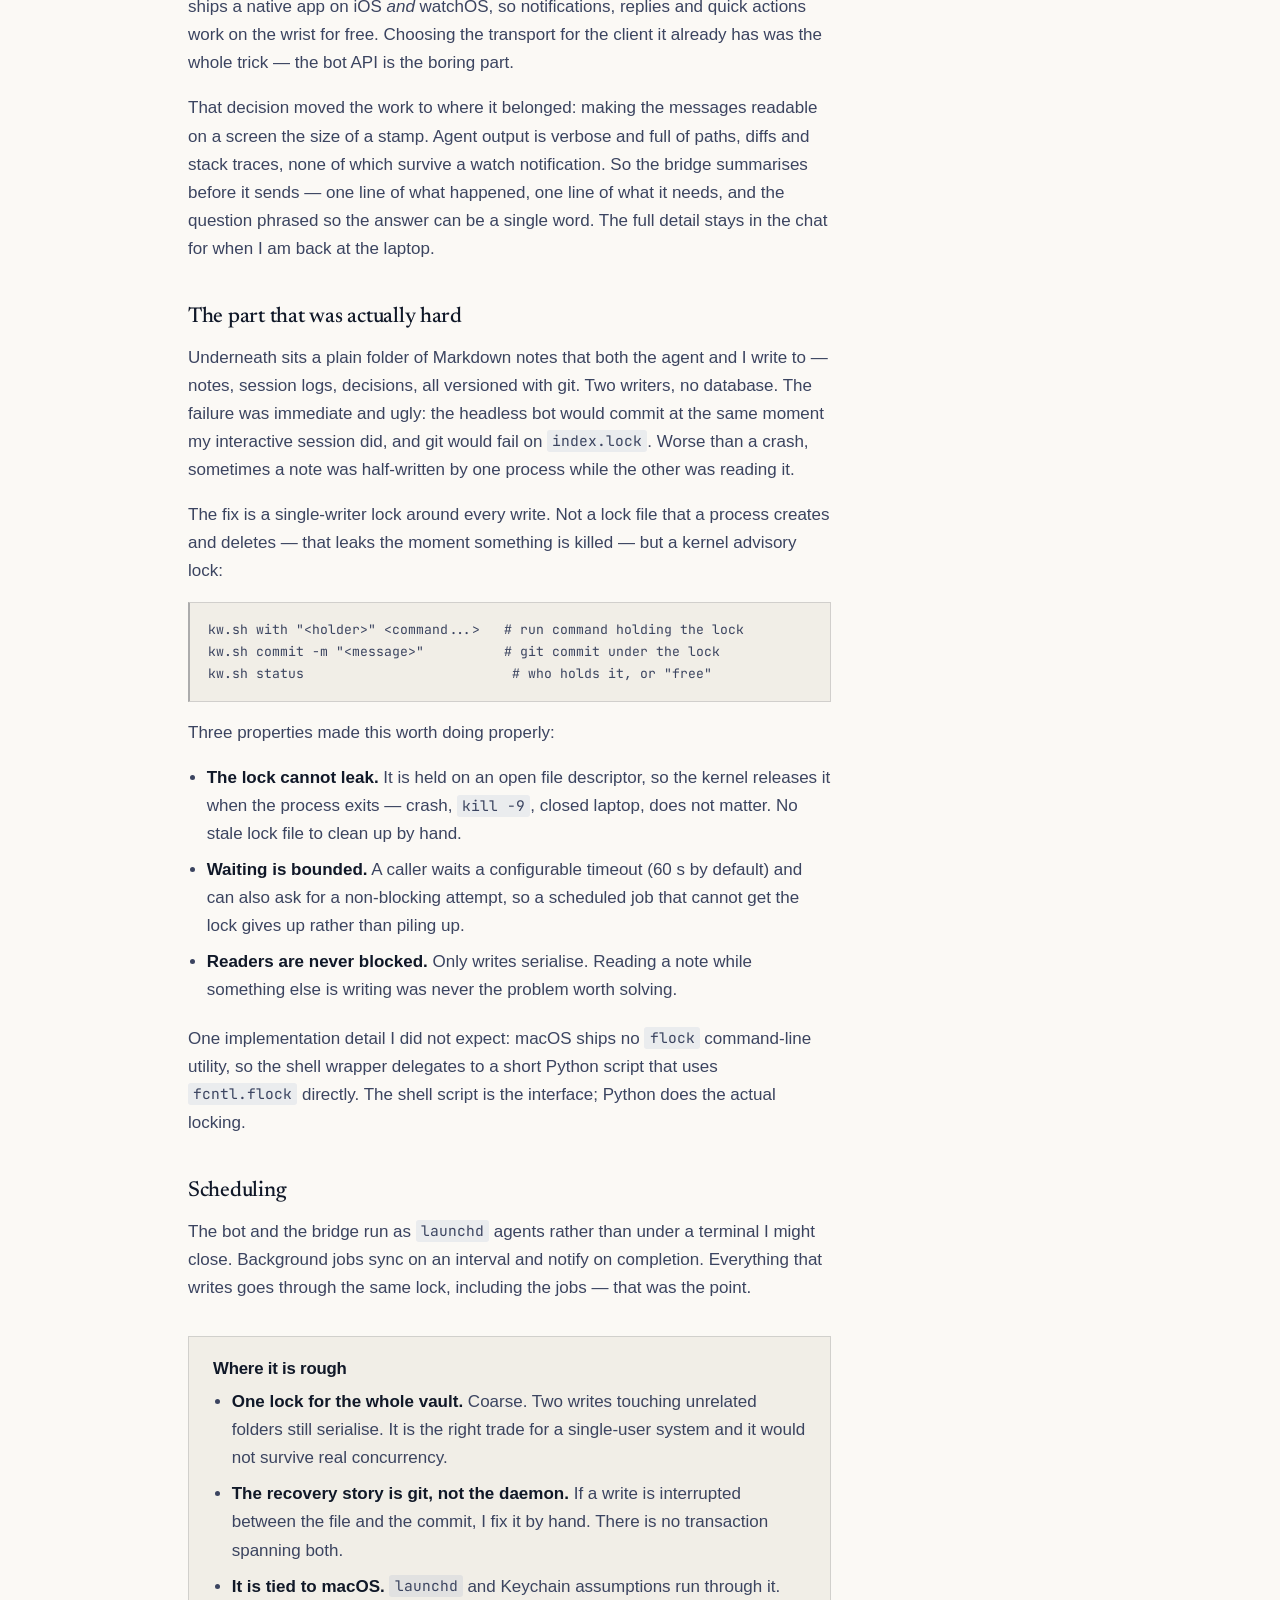
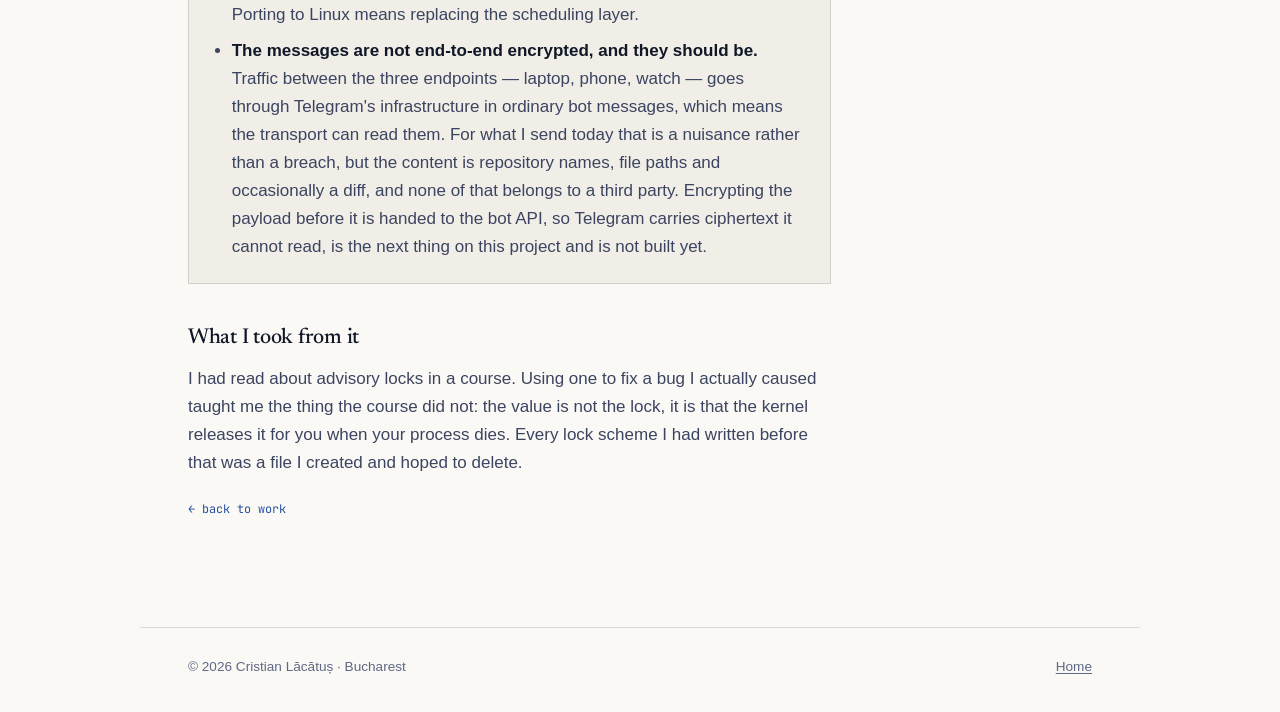
==== commit 0329a81b: "fix(mobil): repara scrollul orizontal si regula moarta de pe portret; punte pe ceas Doua defecte rea" ====
--- a/projects/agent-bridge.html
+++ b/projects/agent-bridge.html
@@ -3,9 +3,9 @@
 <head>
   <meta charset="UTF-8">
   <meta name="viewport" content="width=device-width, initial-scale=1, viewport-fit=cover">
-  <title>A bridge between my phone and a coding agent · Cristian Lăcătuș</title>
+  <title>Answering a coding agent from my watch · Cristian Lăcătuș</title>
 
-  <meta name="description" content="A Python daemon that lets me supervise a long-running coding agent from Telegram, and the file lock underneath it that stops two writers from corrupting a shared Markdown vault.">
+  <meta name="description" content="A Python daemon that lets me approve or redirect a long-running coding agent from an Apple Watch, why Telegram was the right transport, and the kernel file lock underneath it.">
   <meta name="theme-color" content="#fbf9f5" media="(prefers-color-scheme: light)">
   <meta name="theme-color" content="#0d111c" media="(prefers-color-scheme: dark)">
   <link rel="canonical" href="https://crs011.github.io/projects/agent-bridge.html">
@@ -35,10 +35,11 @@
   <main id="main" class="wrap case">
     <div class="case-head">
       <a class="back-link" href="../#work">← back to work</a>
-      <h1>A bridge between my phone and a coding agent</h1>
+      <h1>Answering a coding agent from my watch</h1>
       <p class="lede">
-        The interesting problem was not the chat bot. It was that two processes wanted to write to
-        the same folder, and one of them was not me.
+        The goal was a tap on the wrist and a one-word reply. The hard part turned out to be
+        somewhere else entirely: two processes wanted to write to the same folder, and one of them
+        was not me.
       </p>
 
       <dl class="case-facts">
@@ -48,7 +49,7 @@
         </div>
         <div>
           <dt>Stack</dt>
-          <dd>Python 3, <code>fcntl</code>, launchd, Telegram Bot API</dd>
+          <dd>Python 3, <code>fcntl</code>, launchd, Telegram Bot API (iOS + watchOS)</dd>
         </div>
         <div>
           <dt>Status</dt>
@@ -77,8 +78,25 @@
         from the desk meant losing the run.
       </p>
       <p>
-        So: a small daemon that forwards what the agent is doing to Telegram, and takes replies back.
-        Notifications land on a watch, which is enough to say "yes, continue" while walking.
+        The actual goal was narrower than "remote control": I wanted to answer from my wrist. Getting
+        a tap on the watch, reading one line, and sending back "yes, continue" without taking the
+        phone out is the difference between a twenty-minute pause and a five-second one.
+      </p>
+
+      <h3>Why Telegram, and not a web dashboard</h3>
+      <p>
+        A dashboard would have meant building and hosting a client, then building a second one for
+        the watch, then dealing with push notifications on both. Telegram already ships a native app
+        on iOS <em>and</em> watchOS, so notifications, replies and quick actions work on the wrist for
+        free. Choosing the transport for the client it already has was the whole trick — the bot API
+        is the boring part.
+      </p>
+      <p>
+        That decision moved the work to where it belonged: making the messages readable on a screen
+        the size of a stamp. Agent output is verbose and full of paths, diffs and stack traces, none
+        of which survive a watch notification. So the bridge summarises before it sends — one line of
+        what happened, one line of what it needs, and the question phrased so the answer can be a
+        single word. The full detail stays in the chat for when I am back at the laptop.
       </p>
 
       <h2>The part that was actually hard</h2>
@@ -145,6 +163,15 @@
             <strong>It is tied to macOS.</strong> <code>launchd</code> and Keychain assumptions run
             through it. Porting to Linux means replacing the scheduling layer.
           </li>
+          <li>
+            <strong>The messages are not end-to-end encrypted, and they should be.</strong> Traffic
+            between the three endpoints — laptop, phone, watch — goes through Telegram's
+            infrastructure in ordinary bot messages, which means the transport can read them. For
+            what I send today that is a nuisance rather than a breach, but the content is repository
+            names, file paths and occasionally a diff, and none of that belongs to a third party.
+            Encrypting the payload before it is handed to the bot API, so Telegram carries ciphertext
+            it cannot read, is the next thing on this project and is not built yet.
+          </li>
         </ul>
       </div>
 
--- a/styles.min.css
+++ b/styles.min.css
@@ -1 +1 @@
-:root{color-scheme:light dark;--paper:#fbf9f5;--paper-raised:#ffffff;--paper-sunken:#f1eee7;--ink:#101828;--ink-soft:#3b4460;--ink-muted:#5f6884;--rule:rgba(16, 24, 40, 0.14);--rule-strong:rgba(16, 24, 40, 0.30);--accent:#27509e;--accent-hover:#1a3c7d;--accent-wash:rgba(39, 80, 158, 0.08);--font-display:'Newsreader',Georgia,'Times New Roman',serif;--font-sans:-apple-system,BlinkMacSystemFont,'Segoe UI',Roboto,'Helvetica Neue',Arial,sans-serif;--font-mono:'JetBrains Mono',ui-monospace,SFMono-Regular,Menlo,monospace;--measure:68ch;--gutter:clamp(20px, 5vw, 48px)}@media (prefers-color-scheme:dark){:root{--paper:#0d111c;--paper-raised:#151b2a;--paper-sunken:#0a0e17;--ink:#eef1f7;--ink-soft:#aab3c6;--ink-muted:#828b9f;--rule:rgba(238, 241, 247, 0.16);--rule-strong:rgba(238, 241, 247, 0.32);--accent:#93b0f5;--accent-hover:#b4c7f9;--accent-wash:rgba(147, 176, 245, 0.14)}}*,::after,::before{box-sizing:border-box;margin:0;padding:0}html{font-size:100%;scroll-behavior:smooth;-webkit-text-size-adjust:100%}body{background:var(--paper);color:var(--ink-soft);font-family:var(--font-sans);font-size:1.0625rem;line-height:1.65;-webkit-font-smoothing:antialiased;padding-bottom:env(safe-area-inset-bottom)}:focus-visible{outline:2px solid var(--accent);outline-offset:3px;border-radius:2px}a{color:var(--accent);text-decoration-thickness:1px;text-underline-offset:0.18em}a:hover{color:var(--accent-hover)}code{font-family:var(--font-mono);font-size:.86em;background:var(--accent-wash);padding:.1em .35em;border-radius:3px;overflow-wrap:break-word}strong{color:var(--ink);font-weight:600}img,video{max-width:100%;height:auto;display:block}.wrap{max-width:1000px;margin:0 auto;padding-left:var(--gutter);padding-right:var(--gutter)}.skip-link{position:absolute;left:-9999px;top:0;background:var(--paper-raised);color:var(--ink);padding:10px 16px;z-index:100}.skip-link:focus{left:8px;top:8px}h1,h2,h3,h4{font-family:var(--font-display);color:var(--ink);font-weight:500;line-height:1.15;letter-spacing:-.012em}.eyebrow{font-family:var(--font-mono);font-size:.7rem;font-weight:500;letter-spacing:.14em;text-transform:uppercase;color:var(--ink-muted)}.lede{font-family:var(--font-display);font-size:clamp(1.12rem, 2.1vw, 1.35rem);line-height:1.5;color:var(--ink-soft);max-width:var(--measure)}.masthead{border-bottom:1px solid var(--rule);background:var(--paper)}.masthead-inner{display:flex;align-items:baseline;justify-content:space-between;gap:24px;padding-top:20px;padding-bottom:20px}.wordmark{font-family:var(--font-mono);font-size:.95rem;font-weight:600;color:var(--ink);text-decoration:none;letter-spacing:-.02em}.wordmark:hover{color:var(--accent)}.masthead nav ul{display:flex;gap:22px;list-style:none;flex-wrap:wrap}.masthead nav a{font-size:.9rem;color:var(--ink-soft);text-decoration:none}.masthead nav a:hover{color:var(--ink);text-decoration:underline}.intro{padding-top:clamp(48px,9vw,92px);padding-bottom:clamp(40px,7vw,72px);display:grid;grid-template-columns:minmax(0,1fr) auto;gap:clamp(28px,6vw,64px);align-items:start}.intro h1{font-size:clamp(2.4rem, 6.4vw, 3.9rem);margin-bottom:6px}.intro-role{font-family:var(--font-mono);font-size:.86rem;color:var(--ink-muted);margin-bottom:26px;line-height:1.6}.intro .lede{margin-bottom:28px}.contact-row{display:flex;flex-wrap:wrap;gap:8px 20px;font-size:.92rem;margin-bottom:22px}.contact-row a,.contact-row button{color:var(--ink-soft);text-decoration:none;border-bottom:1px solid var(--rule-strong);padding-bottom:1px;background:0 0;border-top:0;border-left:0;border-right:0;font:inherit;cursor:pointer}.contact-row a:hover,.contact-row button:hover{color:var(--accent);border-bottom-color:var(--accent)}.last-commit{font-family:var(--font-mono);font-size:.74rem;color:var(--ink-muted);text-decoration:none}.last-commit:hover{color:var(--ink-soft)}.last-commit .sep{opacity:.5;padding:0 4px}.portrait{width:clamp(132px,20vw,200px);aspect-ratio:4/5;object-fit:cover;object-position:center 18%;border:1px solid var(--rule);background:var(--paper-sunken)}.section{padding-top:clamp(44px,7vw,76px);padding-bottom:clamp(44px,7vw,76px);border-top:1px solid var(--rule)}.section-head{display:flex;align-items:baseline;gap:16px;margin-bottom:32px}.section-head h2{font-size:clamp(1.45rem, 3vw, 1.85rem)}.prose p{max-width:var(--measure);margin-bottom:1em}.prose p:last-child{margin-bottom:0}.two-col{display:grid;grid-template-columns:repeat(2,minmax(0,1fr));gap:clamp(28px,5vw,56px)}.principles{list-style:none;display:grid;gap:18px;max-width:var(--measure)}.principles li{padding-left:20px;position:relative}.principles li::before{content:'';position:absolute;left:0;top:.62em;width:9px;height:1px;background:var(--rule-strong)}.work-list{display:grid;gap:0}.work-item{display:grid;grid-template-columns:minmax(0,5fr) minmax(0,4fr);gap:clamp(24px,4vw,44px);padding:34px 0;border-top:1px solid var(--rule);align-items:start}.work-item:first-child{border-top:0;padding-top:0}.work-item.no-media{grid-template-columns:minmax(0,1fr);max-width:var(--measure)}.work-body h3{font-size:1.4rem;margin-bottom:4px}.work-body h3 a{color:var(--ink);text-decoration:none;background-image:linear-gradient(var(--accent),var(--accent));background-size:0 1px;background-position:0 100%;background-repeat:no-repeat;transition:background-size .2s ease}.work-body h3 a:hover{color:var(--accent);background-size:100% 1px}.work-meta{font-family:var(--font-mono);font-size:.72rem;color:var(--ink-muted);margin-bottom:14px}.work-body p{margin-bottom:16px}.tags{display:flex;flex-wrap:wrap;gap:6px 14px;font-family:var(--font-mono);font-size:.72rem;color:var(--ink-muted);list-style:none;margin-bottom:14px}.work-links{display:flex;flex-wrap:wrap;gap:18px;font-size:.88rem}.work-media{border:1px solid var(--rule);background:var(--paper-sunken)}.work-media img,.work-media video{width:100%;aspect-ratio:16/9;object-fit:cover}.stack-grid{display:grid;grid-template-columns:repeat(3,minmax(0,1fr));gap:clamp(24px,4vw,44px)}.stack-grid h3{font-size:1.02rem;font-weight:600;font-family:var(--font-sans);padding-bottom:8px;margin-bottom:12px;border-bottom:1px solid var(--rule)}.stack-grid ul{list-style:none;display:grid;gap:6px;font-size:.93rem}.stack-grid .primary{color:var(--ink);font-weight:500}.timeline{display:grid;gap:30px;max-width:780px}.timeline article{display:grid;grid-template-columns:168px minmax(0,1fr);gap:24px}.timeline time{font-family:var(--font-mono);font-size:.76rem;color:var(--ink-muted);padding-top:.35em}.timeline h3{font-size:1.12rem;margin-bottom:2px}.timeline .org{font-size:.88rem;color:var(--ink-muted);margin-bottom:10px}.closing p{max-width:var(--measure);margin-bottom:20px}.site-footer{border-top:1px solid var(--rule);padding-top:28px;padding-bottom:36px;font-size:.85rem;color:var(--ink-muted);display:flex;flex-wrap:wrap;justify-content:space-between;gap:12px}.site-footer a{color:var(--ink-muted)}.site-footer a:hover{color:var(--accent)}.footer-links{display:flex;gap:18px}.case{padding-top:clamp(40px,6vw,64px);padding-bottom:clamp(48px,8vw,88px)}.case-head{border-bottom:1px solid var(--rule);padding-bottom:28px;margin-bottom:36px}.case-head h1{font-size:clamp(2rem, 5vw, 2.9rem);margin:10px 0 12px}.back-link{font-family:var(--font-mono);font-size:.74rem;text-decoration:none}.back-link:hover{text-decoration:underline}.case-facts{display:grid;grid-template-columns:repeat(auto-fit,minmax(150px,1fr));gap:18px 28px;margin-top:24px;font-size:.88rem}.case-facts dt{font-family:var(--font-mono);font-size:.68rem;letter-spacing:.1em;text-transform:uppercase;color:var(--ink-muted);margin-bottom:3px}.case-facts dd{color:var(--ink)}.case-body{max-width:var(--measure)}.case-body h2{font-size:1.35rem;margin:42px 0 14px}.case-body h3{font-size:1.05rem;font-family:var(--font-sans);font-weight:600;margin:28px 0 10px}.case-body p{margin-bottom:1em}.case-body ol,.case-body ul{margin:0 0 1.2em 1.1em;display:grid;gap:8px}.case-body figure{margin:32px 0;max-width:none}.case-body figcaption{font-size:.82rem;color:var(--ink-muted);margin-top:8px}.case-body figure img,.case-body figure video{width:100%;border:1px solid var(--rule)}pre{background:var(--paper-sunken);border:1px solid var(--rule);border-left:2px solid var(--rule-strong);padding:16px 18px;overflow-x:auto;margin-bottom:1.3em;font-size:.82rem;line-height:1.6}pre code{background:0 0;padding:0;font-size:inherit;color:var(--ink-soft);white-space:pre}blockquote{border-left:2px solid var(--rule-strong);padding-left:18px;margin:0 0 1.3em;color:var(--ink-muted);font-family:var(--font-display);font-size:1.06rem}.diagram svg{width:100%;height:auto;display:block;background:var(--paper-sunken);border:1px solid var(--rule);padding:8px 0}.d-wall{fill:var(--rule);stroke:var(--ink-soft);stroke-width:1.5}.d-ray{stroke:var(--ink-muted);stroke-width:1.5;stroke-dasharray:5 5}.d-player{fill:var(--ink)}.d-pick{fill:var(--accent)}.d-alt{fill:none;stroke:var(--ink-muted);stroke-width:1.5}.d-label,.d-num{font-family:var(--font-mono);fill:var(--ink-muted);font-size:13px}.d-label{font-size:14px;fill:var(--ink-soft)}.d-strong{fill:var(--accent);font-weight:600}.d-center{text-anchor:middle}.honest{border:1px solid var(--rule);background:var(--paper-sunken);padding:22px 24px;margin:34px 0}.honest h3{margin-top:0}.honest ul{margin-bottom:0}@media (max-width:860px){.intro{grid-template-columns:minmax(0,1fr)}.portrait{order:-1}.stack-grid,.two-col{grid-template-columns:minmax(0,1fr)}.work-item,.work-item.no-media{grid-template-columns:minmax(0,1fr)}.work-media{order:-1}.timeline article{grid-template-columns:minmax(0,1fr);gap:6px}.timeline time{padding-top:0}}@media (max-width:560px){body{font-size:1rem}.masthead-inner{flex-direction:column;align-items:flex-start;gap:12px}.masthead nav ul{gap:16px}.section-head{flex-direction:column;align-items:flex-start;gap:4px;margin-bottom:24px}}@media (prefers-reduced-motion:reduce){html{scroll-behavior:auto}*,::after,::before{transition-duration:0s!important;animation-duration:0s!important}}@media print{.last-commit,.masthead nav,.work-media{display:none}body{color:#000;background:#fff}}+:root{color-scheme:light dark;--paper:#fbf9f5;--paper-raised:#ffffff;--paper-sunken:#f1eee7;--ink:#101828;--ink-soft:#3b4460;--ink-muted:#5f6884;--rule:rgba(16, 24, 40, 0.14);--rule-strong:rgba(16, 24, 40, 0.30);--accent:#27509e;--accent-hover:#1a3c7d;--accent-wash:rgba(39, 80, 158, 0.08);--font-display:'Newsreader',Georgia,'Times New Roman',serif;--font-sans:-apple-system,BlinkMacSystemFont,'Segoe UI',Roboto,'Helvetica Neue',Arial,sans-serif;--font-mono:'JetBrains Mono',ui-monospace,SFMono-Regular,Menlo,monospace;--measure:68ch;--gutter:clamp(20px, 5vw, 48px)}@media (prefers-color-scheme:dark){:root{--paper:#0d111c;--paper-raised:#151b2a;--paper-sunken:#0a0e17;--ink:#eef1f7;--ink-soft:#aab3c6;--ink-muted:#828b9f;--rule:rgba(238, 241, 247, 0.16);--rule-strong:rgba(238, 241, 247, 0.32);--accent:#93b0f5;--accent-hover:#b4c7f9;--accent-wash:rgba(147, 176, 245, 0.14)}}*,::after,::before{box-sizing:border-box;margin:0;padding:0}html{font-size:100%;scroll-behavior:smooth;-webkit-text-size-adjust:100%}body{background:var(--paper);color:var(--ink-soft);font-family:var(--font-sans);font-size:1.0625rem;line-height:1.65;-webkit-font-smoothing:antialiased;padding-bottom:env(safe-area-inset-bottom)}:focus-visible{outline:2px solid var(--accent);outline-offset:3px;border-radius:2px}a{color:var(--accent);text-decoration-thickness:1px;text-underline-offset:0.18em}a:hover{color:var(--accent-hover)}code{font-family:var(--font-mono);font-size:.86em;background:var(--accent-wash);padding:.1em .35em;border-radius:3px;overflow-wrap:anywhere}strong{color:var(--ink);font-weight:600}img,video{max-width:100%;height:auto;display:block}.wrap{max-width:1000px;margin:0 auto;padding-left:var(--gutter);padding-right:var(--gutter)}.skip-link{position:absolute;left:-9999px;top:0;background:var(--paper-raised);color:var(--ink);padding:10px 16px;z-index:100}.skip-link:focus{left:8px;top:8px}h1,h2,h3,h4{font-family:var(--font-display);color:var(--ink);font-weight:500;line-height:1.15;letter-spacing:-.012em}.eyebrow{font-family:var(--font-mono);font-size:.7rem;font-weight:500;letter-spacing:.14em;text-transform:uppercase;color:var(--ink-muted)}.lede{font-family:var(--font-display);font-size:clamp(1.12rem, 2.1vw, 1.35rem);line-height:1.5;color:var(--ink-soft);max-width:var(--measure)}.masthead{border-bottom:1px solid var(--rule);background:var(--paper)}.masthead-inner{display:flex;align-items:baseline;justify-content:space-between;gap:24px;padding-top:20px;padding-bottom:20px}.wordmark{font-family:var(--font-mono);font-size:.95rem;font-weight:600;color:var(--ink);text-decoration:none;letter-spacing:-.02em}.wordmark:hover{color:var(--accent)}.masthead nav ul{display:flex;gap:22px;list-style:none;flex-wrap:wrap}.masthead nav a{font-size:.9rem;color:var(--ink-soft);text-decoration:none}.masthead nav a:hover{color:var(--ink);text-decoration:underline}.intro{padding-top:clamp(48px,9vw,92px);padding-bottom:clamp(40px,7vw,72px);display:grid;grid-template-columns:minmax(0,1fr) auto;gap:clamp(28px,6vw,64px);align-items:start}.intro h1{font-size:clamp(2.4rem, 6.4vw, 3.9rem);margin-bottom:6px}.intro-role{font-family:var(--font-mono);font-size:.86rem;color:var(--ink-muted);margin-bottom:26px;line-height:1.6}.intro .lede{margin-bottom:28px}.contact-row{display:flex;flex-wrap:wrap;gap:8px 20px;font-size:.92rem;margin-bottom:22px}.contact-row a,.contact-row button{color:var(--ink-soft);text-decoration:none;border-bottom:1px solid var(--rule-strong);padding-bottom:1px;background:0 0;border-top:0;border-left:0;border-right:0;font:inherit;cursor:pointer}.contact-row a:hover,.contact-row button:hover{color:var(--accent);border-bottom-color:var(--accent)}.last-commit{font-family:var(--font-mono);font-size:.74rem;color:var(--ink-muted);text-decoration:none}.last-commit:hover{color:var(--ink-soft)}.last-commit .sep{opacity:.5;padding:0 4px}.portrait-plate{margin:0;width:clamp(150px,21vw,214px);background:var(--paper-raised);border:1px solid var(--rule);padding:9px 9px 7px}.portrait-plate img{width:100%;height:auto;aspect-ratio:4/5;object-fit:cover;display:block;border:1px solid var(--rule)}.portrait-plate figcaption{font-family:var(--font-mono);font-size:.66rem;color:var(--ink-muted);text-align:right;margin-top:7px}.section{padding-top:clamp(44px,7vw,76px);padding-bottom:clamp(44px,7vw,76px);border-top:1px solid var(--rule)}.section-head{display:flex;align-items:baseline;gap:16px;margin-bottom:32px}.section-head h2{font-size:clamp(1.45rem, 3vw, 1.85rem)}.prose p{max-width:var(--measure);margin-bottom:1em}.prose p:last-child{margin-bottom:0}.two-col{display:grid;grid-template-columns:repeat(2,minmax(0,1fr));gap:clamp(28px,5vw,56px)}.principles{list-style:none;display:grid;gap:18px;max-width:var(--measure)}.case-body ol li,.case-body ul li,.principles li,.stack-grid li{min-width:0}.principles li{padding-left:20px;position:relative}.principles li::before{content:'';position:absolute;left:0;top:.62em;width:9px;height:1px;background:var(--rule-strong)}.work-list{display:grid;gap:0}.work-item{display:grid;grid-template-columns:minmax(0,5fr) minmax(0,4fr);gap:clamp(24px,4vw,44px);padding:34px 0;border-top:1px solid var(--rule);align-items:start}.work-item:first-child{border-top:0;padding-top:0}.work-item.no-media{grid-template-columns:minmax(0,1fr);max-width:var(--measure)}.work-body h3{font-size:1.4rem;margin-bottom:4px}.work-body h3 a{color:var(--ink);text-decoration:none;background-image:linear-gradient(var(--accent),var(--accent));background-size:0 1px;background-position:0 100%;background-repeat:no-repeat;transition:background-size .2s ease}.work-body h3 a:hover{color:var(--accent);background-size:100% 1px}.work-meta{font-family:var(--font-mono);font-size:.72rem;color:var(--ink-muted);margin-bottom:14px}.work-body p{margin-bottom:16px}.tags{display:flex;flex-wrap:wrap;gap:6px 14px;font-family:var(--font-mono);font-size:.72rem;color:var(--ink-muted);list-style:none;margin-bottom:14px}.work-links{display:flex;flex-wrap:wrap;gap:18px;font-size:.88rem}.work-media{border:1px solid var(--rule);background:var(--paper-sunken)}.work-media img,.work-media video{width:100%;aspect-ratio:16/9;object-fit:cover}.stack-grid{display:grid;grid-template-columns:repeat(3,minmax(0,1fr));gap:clamp(24px,4vw,44px)}.stack-grid h3{font-size:1.02rem;font-weight:600;font-family:var(--font-sans);padding-bottom:8px;margin-bottom:12px;border-bottom:1px solid var(--rule)}.stack-grid ul{list-style:none;display:grid;gap:6px;font-size:.93rem}.stack-grid .primary{color:var(--ink);font-weight:500}.timeline{display:grid;gap:30px;max-width:780px}.timeline article{display:grid;grid-template-columns:168px minmax(0,1fr);gap:24px}.timeline time{font-family:var(--font-mono);font-size:.76rem;color:var(--ink-muted);padding-top:.35em}.timeline h3{font-size:1.12rem;margin-bottom:2px}.timeline .org{font-size:.88rem;color:var(--ink-muted);margin-bottom:10px}.closing p{max-width:var(--measure);margin-bottom:20px}.site-footer{border-top:1px solid var(--rule);padding-top:28px;padding-bottom:36px;font-size:.85rem;color:var(--ink-muted);display:flex;flex-wrap:wrap;justify-content:space-between;gap:12px}.site-footer a{color:var(--ink-muted)}.site-footer a:hover{color:var(--accent)}.footer-links{display:flex;gap:18px}.case{padding-top:clamp(40px,6vw,64px);padding-bottom:clamp(48px,8vw,88px)}.case-head{border-bottom:1px solid var(--rule);padding-bottom:28px;margin-bottom:36px}.case-head h1{font-size:clamp(2rem, 5vw, 2.9rem);margin:10px 0 12px}.back-link{font-family:var(--font-mono);font-size:.74rem;text-decoration:none}.back-link:hover{text-decoration:underline}.case-facts{display:grid;grid-template-columns:repeat(auto-fit,minmax(150px,1fr));gap:18px 28px;margin-top:24px;font-size:.88rem}.case-facts dt{font-family:var(--font-mono);font-size:.68rem;letter-spacing:.1em;text-transform:uppercase;color:var(--ink-muted);margin-bottom:3px}.case-facts dd{color:var(--ink)}.case-body{max-width:var(--measure)}.case-body h2{font-size:1.35rem;margin:42px 0 14px}.case-body h3{font-size:1.05rem;font-family:var(--font-sans);font-weight:600;margin:28px 0 10px}.case-body p{margin-bottom:1em}.case-body ol,.case-body ul{margin:0 0 1.2em 1.1em;display:grid;gap:8px}.case-body figure{margin:32px 0;max-width:none}.case-body figcaption{font-size:.82rem;color:var(--ink-muted);margin-top:8px}.case-body figure img,.case-body figure video{width:100%;border:1px solid var(--rule)}pre{background:var(--paper-sunken);border:1px solid var(--rule);border-left:2px solid var(--rule-strong);padding:16px 18px;overflow-x:auto;margin-bottom:1.3em;font-size:.82rem;line-height:1.6}pre code{background:0 0;padding:0;font-size:inherit;color:var(--ink-soft);white-space:pre}blockquote{border-left:2px solid var(--rule-strong);padding-left:18px;margin:0 0 1.3em;color:var(--ink-muted);font-family:var(--font-display);font-size:1.06rem}.diagram svg{width:100%;height:auto;display:block;background:var(--paper-sunken);border:1px solid var(--rule);padding:8px 0}.d-wall{fill:var(--rule);stroke:var(--ink-soft);stroke-width:1.5}.d-ray{stroke:var(--ink-muted);stroke-width:1.5;stroke-dasharray:5 5}.d-player{fill:var(--ink)}.d-pick{fill:var(--accent)}.d-alt{fill:none;stroke:var(--ink-muted);stroke-width:1.5}.d-label,.d-num{font-family:var(--font-mono);fill:var(--ink-muted);font-size:13px}.d-label{font-size:14px;fill:var(--ink-soft)}.d-strong{fill:var(--accent);font-weight:600}.d-center{text-anchor:middle}.honest{border:1px solid var(--rule);background:var(--paper-sunken);padding:22px 24px;margin:34px 0}.honest h3{margin-top:0}.honest ul{margin-bottom:0}@media (max-width:860px){.intro{grid-template-columns:minmax(0,1fr)}.portrait-plate{order:-1;width:clamp(128px,34vw,168px);margin-bottom:4px}.stack-grid,.two-col{grid-template-columns:minmax(0,1fr)}.work-item,.work-item.no-media{grid-template-columns:minmax(0,1fr)}.work-media{order:-1}.timeline article{grid-template-columns:minmax(0,1fr);gap:6px}.timeline time{padding-top:0}}@media (max-width:560px){body{font-size:1rem}.masthead-inner{flex-direction:column;align-items:flex-start;gap:12px}.masthead nav ul{gap:16px}.section-head{flex-direction:column;align-items:flex-start;gap:4px;margin-bottom:24px}}@media (prefers-reduced-motion:reduce){html{scroll-behavior:auto}*,::after,::before{transition-duration:0s!important;animation-duration:0s!important}}@media print{.last-commit,.masthead nav,.work-media{display:none}body{color:#000;background:#fff}}
